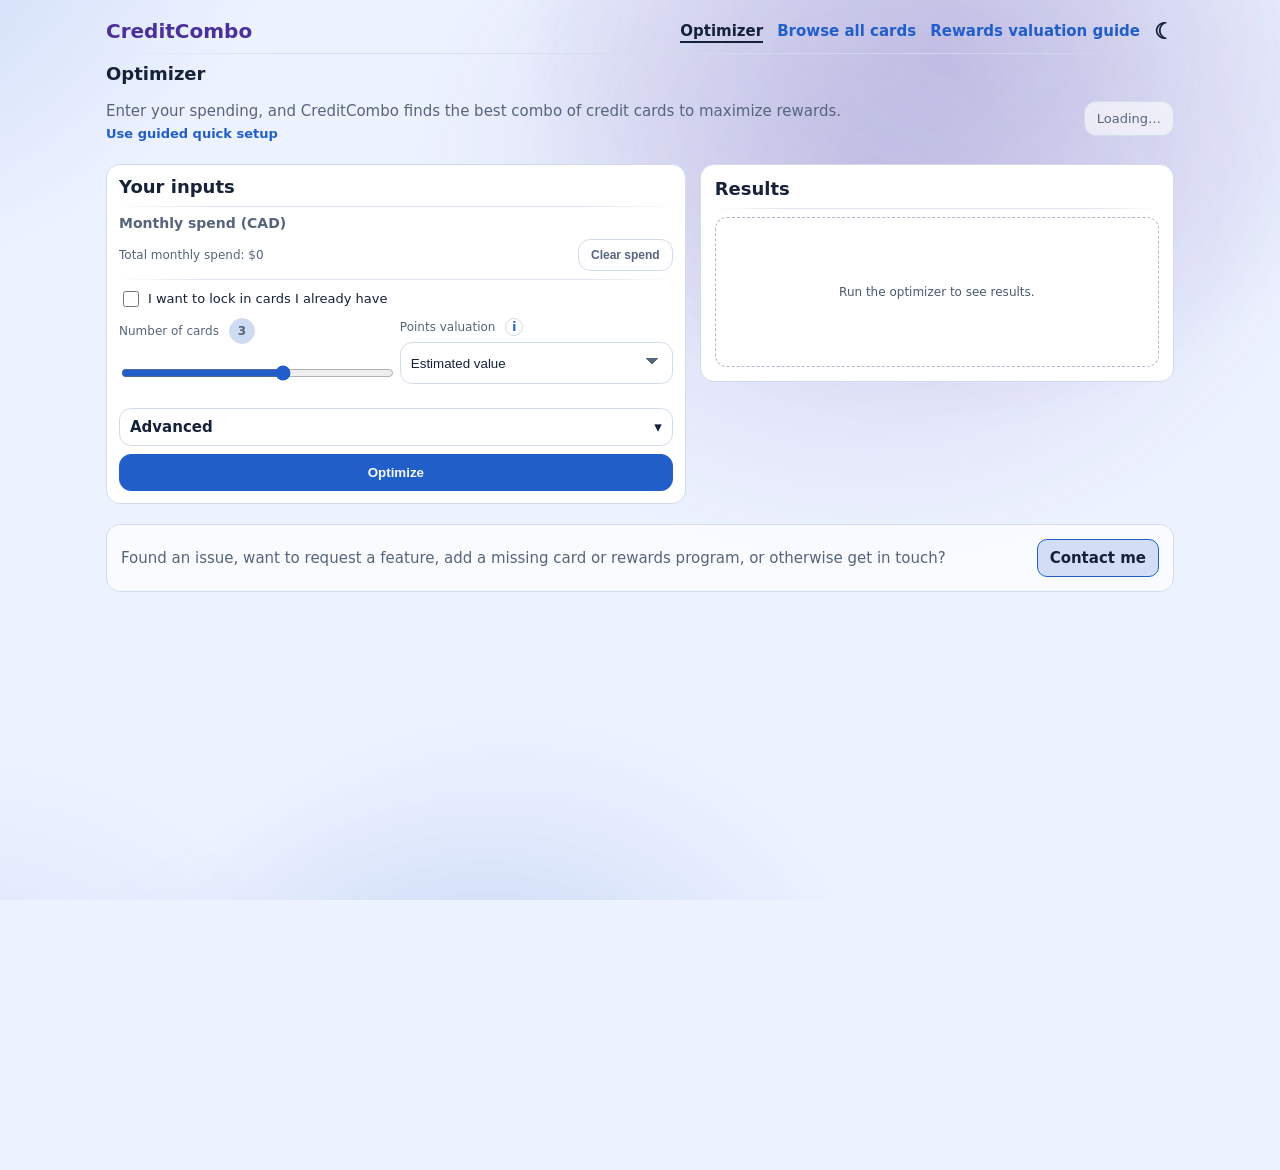
==== index.html @ 1e8693e3 "Hide About page from primary navigation" ====
<!doctype html>
<html lang="en">
<head>
  <meta charset="utf-8" />
  <meta name="viewport" content="width=device-width,initial-scale=1,maximum-scale=1,user-scalable=no" />
  <title>Optimizer · CreditCombo</title>
  <link rel="icon" href="/favicon.ico" sizes="any" />
  <link rel="shortcut icon" href="/favicon.ico" />
  <link rel="apple-touch-icon" href="/apple-touch-icon.png" />
  <link rel="apple-touch-icon-precomposed" href="/apple-touch-icon.png" />
  <link rel="icon" type="image/png" sizes="32x32" href="/icons/favicon-32x32.png?v=6" />
  <link rel="icon" href="/icons/favicon.ico?v=6" />
  <link rel="shortcut icon" href="/icons/favicon.ico?v=6" />
  <link rel="icon" type="image/svg+xml" href="/icons/favicon.svg?v=6" />
  <link rel="apple-touch-icon" sizes="180x180" href="/icons/apple-touch-icon.png?v=6" />
  <link rel="mask-icon" href="/icons/safari-pinned-tab.svg?v=6" color="#1e3a8a" />
  <link rel="manifest" href="/icons/site.webmanifest?v=6" />
  <meta name="theme-color" content="#1e3a8a" />
  <link rel="stylesheet" href="./styles/tokens.css" />
  <link rel="stylesheet" href="./styles/base.css" />
  <link rel="stylesheet" href="./styles/optimizer.css" />
  <script type="module" src="./src/theme.js"></script>
  <!-- Google tag (gtag.js) -->
  <script async src="https://www.googletagmanager.com/gtag/js?id=G-F85DCJP3CW"></script>
  <script>
    window.dataLayer = window.dataLayer || [];
    function gtag(){dataLayer.push(arguments);}
    gtag('js', new Date());

    gtag('config', 'G-F85DCJP3CW');
  </script>
</head>
<body>
  <header class="container siteHeader">
    <nav class="topNav" aria-label="Primary">
      <span class="siteBrand">CreditCombo</span>
      <div class="topNavLinks">
        <a class="textLink" href="./index.html" aria-current="page">Optimizer</a>
                <a class="textLink" href="./cards.html">Browse all cards</a>
        <a class="textLink" href="./valuations.html">Rewards valuation guide</a>
      </div>
      <button type="button" class="themeToggle" data-theme-toggle aria-label="Switch theme" title="Switch theme">☀︎</button>
    </nav>
    <div class="divider" aria-hidden="true"></div>
    <h1 class="pageTitle">Optimizer</h1>
    <div class="header">
      <div>
        <p class="subtle">
          Enter your spending, and CreditCombo finds the best combo of credit cards to maximize rewards.
          <span class="subtle2"><a class="textLink" href="/quick-setup">Use guided quick setup</a></span>
        </p>
      </div>
      <div class="headerActions">
        <div id="status" class="status">Loading…</div>
      </div>
    </div>
  </header>

  <main class="container">
    <section id="app" class="layout hidden">
      <!-- Left: Inputs -->
      <aside class="panel inputPanel">
        <div class="panelHeader">
          <h2>Your inputs</h2>
        </div>

        <div class="divider"></div>

        <h3 class="sectionTitle">Monthly spend (CAD)</h3>
        <div id="spendTable"></div>
        <div class="spendActions">
          <p id="spendTotal" class="spendTotal subtle" aria-live="polite">Total monthly spend: $0</p>
          <button id="clearSpendBtn" type="button">Clear spend</button>
        </div>

        <div class="divider"></div>
        <div class="row">
          <div class="full">
            <label class="checkboxLabel" for="enableLockedCards">
              <input id="enableLockedCards" type="checkbox" />
              I want to lock in cards I already have
            </label>
          </div>
        </div>

        <div class="row">
          <div id="lockedCardsPanel" class="full hidden">
            <label for="lockedCardSearch">Search and add cards you already have</label>
            <input id="lockedCardSearch" type="search" placeholder="Type card or issuer name" autocomplete="off" />
            <div id="lockedCardOptions" class="listBox hidden" role="listbox" aria-label="Matching cards"></div>
            <div id="lockedCardPicks" class="chipList muted">No locked cards selected.</div>
          </div>
        </div>

        <div id="lockedCardsDivider" class="divider hidden"></div>

        <div class="row">
          <div>
            <label for="k"><span id="kLabel">Number of cards</span> <span id="kValue" class="value-pill">3</span></label>
            <input id="k" type="range" min="0" max="5" value="3" step="1" />
          </div>
          <div>
            <label for="valuationMode">Points valuation <a class="infoBadge" href="./valuations.html" aria-label="Learn how rewards valuations work" title="How valuation modes work">i</a></label>
            <select id="valuationMode">
              <option value="estimated" selected>Estimated value</option>
              <option value="minimum_guaranteed">Minimum guaranteed value</option>
            </select>
          </div>
          <div class="full">
            <details id="advancedPrefs" class="advancedPrefs">
              <summary>Advanced</summary>
              <div class="advancedPrefsBody">
                <label for="maxAnnualFee">Maximum annual fee (CAD)</label>
                <input id="maxAnnualFee" type="number" min="0" step="1" placeholder="No maximum" />
                <label class="checkboxLabel" for="includeBusinessCards">
                  <input id="includeBusinessCards" type="checkbox" />
                  Include business credit cards
                </label>
                <label class="checkboxLabel" for="excludeCashbackPrograms">
                  <input id="excludeCashbackPrograms" type="checkbox" />
                  Exclude cashback programs
                </label>
                <div class="divider"></div>
                <div class="advancedProgramPrefs">
                  <h4>Rewards programs</h4>
                  <label for="excludedProgramSearch" class="subtle">Exclude rewards programs</label>
                  <input id="excludedProgramSearch" type="search" placeholder="Type program name" autocomplete="off" />
                  <div id="excludedProgramOptions" class="listBox hidden" role="listbox" aria-label="Matching rewards programs"></div>
                  <div id="excludedProgramPicks" class="chipList muted">No excluded rewards programs.</div>
                </div>
                <div>
                  <button id="resetAdvancedPrefsBtn" type="button" class="btn-inline">Reset</button>
                </div>
              </div>
            </details>
          </div>
          <button id="runBtn" class="primary">Optimize</button>
        </div>

        <details id="issuesWrap" class="issues hidden">
          <summary>Data issues (excluded cards)</summary>
          <div id="issues" class="issuesBody"></div>
        </details>
      </aside>

      <!-- Right: Results -->
      <section class="panel resultPanel">
        <div class="panelHeader panelHeader-result">
          <h2>Results</h2>
        </div>
        <div class="divider"></div>
        <div id="result" class="resultEmpty">
          Run the optimizer to see results.
        </div>
      </section>
    </section>

    <section id="fatal" class="panel hidden"></section>
  </main>


  <footer class="container siteFooter">
    <div class="footerContent">
      <p class="subtle footerText">
        Found an issue, want to request a feature, add a missing card or rewards program, or otherwise get in touch?
      </p>
      <a class="contactBtn" href="mailto:boris@kafidov.dev">Contact me</a>
    </div>
  </footer>

  <script type="module" src="./src/app.js"></script>
  <script>
    // Small UX improvement: if JS throws before app initializes, show fatal panel
    window.addEventListener("error", (e) => {
      const fatal = document.getElementById("fatal");
      if (!fatal) return;
      fatal.classList.remove("hidden");
      fatal.textContent = "Error: " + (e?.message || "Unknown");
    });
  </script>
</body>
</html>
---- styles/tokens.css ----
:root {
  --color-bg: #0b0f14;
  --color-panel: #101826;
  --color-text: #e8eef7;
  --color-muted: #a9b4c2;
  --color-border: #243041;
  --color-accent: #6aa9ff;
  --color-accent-contrast: #06101f;
  --color-brand-highlight: #c792ff;

  --space-0: 0;
  --space-1: 4px;
  --space-2: 6px;
  --space-3: 8px;
  --space-4: 10px;
  --space-5: 12px;
  --space-6: 14px;
  --space-7: 16px;
  --space-8: 18px;
  --space-9: 20px;
  --space-10: 28px;

  --radius-sm: 6px;
  --radius-md: 10px;
  --radius-lg: 12px;
  --radius-xl: 14px;
  --radius-pill: 999px;
  --card-aspect-ratio: 85 / 53.98;
  --card-aspect-ratio-portrait: 53.98 / 85;
  --radius-card: 4px;

  --font-size-xs: 10px;
  --font-size-sm: 12px;
  --font-size-base: 13px;
  --font-size-md: 14px;
  --font-size-lg: 15px;
  --font-size-xl: 17px;
  --font-size-2xl: 18px;
  --font-size-3xl: 26px;

  --line-height-tight: 1.15;
  --line-height-compact: 1.2;
  --line-height-base: 1.35;

  --container-max-width: 1100px;
}


:root[data-theme="light"] {
  --color-bg: #f4f7fb;
  --color-panel: #ffffff;
  --color-text: #152238;
  --color-muted: #56657c;
  --color-border: #d3dcea;
  --color-accent: #225ec8;
  --color-accent-contrast: #f5f9ff;
  --color-brand-highlight: #4b2f9b;
}
---- styles/base.css ----
:root{--divider-ink:color-mix(in srgb,var(--color-border) 78%,transparent);--divider-gradient-horizontal:linear-gradient(90deg,transparent 0%,var(--divider-ink) 16%,var(--divider-ink) 84%,transparent 100%);--divider-gradient-vertical:linear-gradient(180deg,transparent 0%,var(--divider-ink) 16%,var(--divider-ink) 84%,transparent 100%);--site-shell-bg-color:color-mix(in srgb,var(--color-bg) 76%,#000 24%);--site-shell-glow-a:color-mix(in srgb,var(--color-accent) 26%,transparent);--site-shell-glow-b:color-mix(in srgb,var(--color-brand-highlight) 24%,transparent);--site-shell-glow-c:color-mix(in srgb,var(--color-accent) 18%,transparent)}
*{box-sizing:border-box}
html,body{min-height:100%;background-color:var(--site-shell-bg-color)}
html{overflow-x:hidden;overflow-y:auto}
body{position:relative;min-height:100vh;margin:0;background:transparent;color:var(--color-text);font:var(--font-size-lg)/var(--line-height-base)system-ui,-apple-system,Segoe UI,Roboto,Arial,sans-serif;overflow-x:hidden;overflow-y:clip;isolation:isolate}
body::before,body::after{content:"";position:absolute;inset:-30vh -20vw;pointer-events:none;z-index:-1;filter:blur(12px);will-change:transform,opacity;transform:translate3d(0,0,0);contain:paint}
body::before{background:radial-gradient(56vmax 46vmax at 14vw 16vh,var(--site-shell-glow-a) 0%,transparent 72%),radial-gradient(46vmax 40vmax at 86vw 14vh,var(--site-shell-glow-b) 0%,transparent 74%),radial-gradient(38vmax 34vmax at 66vw 78vh,var(--site-shell-glow-c) 0%,transparent 76%),radial-gradient(44vmax 36vmax at 50vw 48vh,color-mix(in srgb,var(--color-accent) 14%,transparent) 0%,transparent 78%);background-size:140% 180vh;background-repeat:no-repeat;background-position:-12vw 0,8vw 22vh,-6vw 68vh,0 110vh;opacity:.64;animation:bgFloatA 34s cubic-bezier(.38,0,.2,1) infinite alternate}
body::after{background:radial-gradient(50vmax 42vmax at 78vw 24vh,var(--site-shell-glow-b) 0%,transparent 72%),radial-gradient(42vmax 36vmax at 24vw 72vh,var(--site-shell-glow-c) 0%,transparent 74%),radial-gradient(32vmax 32vmax at 52vw 52vh,color-mix(in srgb,var(--color-brand-highlight) 14%,transparent) 0%,transparent 76%),radial-gradient(38vmax 32vmax at 18vw 38vh,color-mix(in srgb,var(--color-accent) 12%,transparent) 0%,transparent 78%);background-size:132% 210vh;background-repeat:no-repeat;background-position:10vw 26vh,-8vw 80vh,4vw 132vh,-12vw 176vh;opacity:.52;animation:bgFloatB 40s cubic-bezier(.38,0,.2,1) infinite alternate}


:root[data-theme="light"]{--site-shell-bg-color:#edf2ff;--site-shell-glow-a:color-mix(in srgb,var(--color-accent) 34%,transparent);--site-shell-glow-b:color-mix(in srgb,var(--color-brand-highlight) 30%,transparent);--site-shell-glow-c:color-mix(in srgb,var(--color-accent) 24%,transparent)}
@keyframes bgFloatA{0%{opacity:.58;transform:translate3d(0,0,0) scale(1)}25%{opacity:.68;transform:translate3d(5vw,3vh,0) scale(1.02)}50%{opacity:.76;transform:translate3d(-4vw,7vh,0) scale(1.03)}75%{opacity:.7;transform:translate3d(3vw,11vh,0) scale(1.024)}100%{opacity:.62;transform:translate3d(-2vw,5vh,0) scale(1.012)}}
@keyframes bgFloatB{0%{opacity:.42;transform:translate3d(0,0,0) scale(1)}22%{opacity:.52;transform:translate3d(-5vw,4vh,0) scale(1.018)}48%{opacity:.62;transform:translate3d(4vw,9vh,0) scale(1.028)}74%{opacity:.56;transform:translate3d(-3vw,13vh,0) scale(1.02)}100%{opacity:.47;transform:translate3d(2vw,6vh,0) scale(1.01)}}

h1{margin:0 0 var(--space-2);font-size:var(--font-size-3xl)}
.pageTitle{font-size:var(--font-size-2xl);line-height:var(--line-height-tight)}
h2{margin:0;font-size:var(--font-size-2xl)}
h3{margin:var(--space-6) 0 var(--space-4);font-size:var(--font-size-md);color:var(--color-muted)}

.container{max-width:var(--container-max-width);margin:0 auto;padding:var(--space-9) var(--space-7)}
.pageStack{display:grid;gap:var(--space-6)}
.hidden{display:none}
.srOnly{position:absolute;width:1px;height:1px;padding:0;margin:-1px;overflow:hidden;clip:rect(0,0,0,0);white-space:nowrap;border:0}

.muted,.subtle{color:var(--color-muted)}
.subtle2{display:block;margin-top:var(--space-1);font-size:var(--font-size-base)}
.mono{font-family:ui-monospace,SFMono-Regular,Menlo,Monaco,Consolas,monospace;font-size:var(--font-size-base)}

.siteHeader{display:grid;gap:var(--space-4);padding-bottom:var(--space-4)}
main.container{padding-top:var(--space-5)}
.header .subtle{margin:0}
.topNav{display:flex;justify-content:flex-end;flex-wrap:wrap;align-items:center;gap:var(--space-6)}
.siteHeader > .divider{--divider-margin-block:0}
.topNavLinks{display:flex;flex-wrap:wrap;align-items:center;gap:var(--space-6);margin-left:auto}
.themeToggle{width:auto;padding:0;border:0;border-radius:0;background:transparent;color:var(--color-text);font-size:22px;font-weight:700;font-family:"Segoe UI Symbol","Noto Sans Symbols 2","Noto Sans Symbols","Apple Symbols",sans-serif;line-height:1;box-shadow:none}.themeToggle:hover,.themeToggle:active{background:transparent;border-color:transparent;box-shadow:none;transform:none}
.siteBrand{color:var(--color-brand-highlight);font-size:calc(var(--font-size-2xl) + 2px);line-height:var(--line-height-tight);font-weight:700}
.header{display:flex;justify-content:space-between;align-items:flex-start;gap:var(--space-5)}
.headerActions{display:flex;align-items:center;gap:var(--space-5)}
.authControls{display:inline-flex;align-items:center;justify-content:flex-end;min-height:var(--space-10)}
.authBtn,.authLink{border:1px solid var(--color-border);background:transparent;color:var(--color-muted);font:inherit;font-size:var(--font-size-sm);line-height:1.2;padding:var(--space-2) var(--space-3);border-radius:var(--radius-md);cursor:pointer}
.authBtn:hover,.authLink:hover{color:var(--color-text);border-color:var(--color-accent)}
.authBtn:disabled,.authLink:disabled{opacity:.6;cursor:not-allowed}
.authSignedIn{display:inline-flex;align-items:center;gap:var(--space-2);max-width:240px}
.authAvatar{display:inline-flex;align-items:center;justify-content:center;width:24px;height:24px;border:1px solid var(--color-border);border-radius:999px;font-size:10px;color:var(--color-muted)}
.authIdentity{font-size:var(--font-size-sm);color:var(--color-muted);max-width:140px;overflow:hidden;text-overflow:ellipsis;white-space:nowrap}

@keyframes panelEnter{from{opacity:0;transform:translateY(6px)}to{opacity:1;transform:translateY(0)}}
.panel{border:1px solid var(--color-border);border-radius:var(--radius-xl);padding:var(--space-6);background:var(--color-panel);animation:panelEnter .22s ease-out both;-webkit-text-size-adjust:100%;text-size-adjust:100%}
.panelHeader,.split{display:flex;justify-content:space-between;align-items:flex-end;gap:var(--space-4)}
.inline{display:flex;align-items:flex-start;gap:var(--space-5);min-width:0}
.stack-end{display:flex;flex-direction:column;align-items:flex-end;gap:var(--space-1)}
.splitBody{display:grid;grid-template-columns:1.1fr .9fr;gap:var(--space-7);margin-top:var(--space-5)}
.divider{--divider-size:1px;--divider-margin-block:var(--space-6);--divider-margin-inline:0;--divider-gradient:var(--divider-gradient-horizontal);height:var(--divider-size);margin:var(--divider-margin-block) var(--divider-margin-inline);background:var(--divider-gradient)}
.row{display:flex;flex-wrap:wrap;gap:var(--space-4);align-items:stretch}

.status{display:inline-flex;flex-wrap:wrap;gap:var(--space-1) var(--space-3);padding:var(--space-3) var(--space-5);border:1px solid var(--color-border);border-radius:var(--radius-lg);background:color-mix(in srgb,var(--color-panel) 60%,transparent);color:var(--color-muted);font-size:var(--font-size-base)}

label{display:block;margin:0 0 var(--space-2);font-size:var(--font-size-sm);color:var(--color-muted)}
input[type="number"],input[type="search"],select{width:100%;border:1px solid var(--color-border);border-radius:var(--radius-lg);background:transparent;color:var(--color-text);outline:none}
input[type="number"],input[type="search"]{padding:var(--space-4)}
input[type="number"]{-moz-appearance:textfield;appearance:textfield}
input[type="number"]::-webkit-outer-spin-button,
input[type="number"]::-webkit-inner-spin-button{-webkit-appearance:none;margin:0}
select{appearance:none;padding:var(--space-4) 36px var(--space-4) var(--space-4);background:linear-gradient(45deg,transparent 50%,var(--color-muted) 50%) calc(100% - 20px) calc(50% - 2px)/6px 6px no-repeat,linear-gradient(135deg,var(--color-muted) 50%,transparent 50%) calc(100% - 14px) calc(50% - 2px)/6px 6px no-repeat,transparent}
select[multiple]{min-width:320px;max-width:100%;padding:var(--space-3);appearance:auto;background:transparent}
input[type="number"]:focus,input[type="search"]:focus,select:focus{border-color:var(--color-accent)}
input[type="range"]{width:100%;accent-color:var(--color-accent)}

:where(a[href],button,input,[tabindex]:not([tabindex="-1"]),.chipRemove):focus-visible{outline:2px solid var(--color-accent);outline-offset:2px}

button{width:100%;padding:var(--space-4) var(--space-6);border:1px solid var(--color-accent);border-radius:var(--radius-lg);background:transparent;color:var(--color-text);font-weight:700;cursor:pointer;transform:translateY(0);box-shadow:none;transition:transform .16s ease,background-color .16s ease,box-shadow .16s ease,border-color .16s ease,color .16s ease}
.contactBtn{display:inline-flex;align-items:center;justify-content:center;padding:var(--space-3) var(--space-5);border:1px solid var(--color-accent);border-radius:var(--radius-md);color:var(--color-text);font-weight:700;text-decoration:none;background:color-mix(in srgb,var(--color-accent) 18%,transparent)}
:where(button,.contactBtn){transition:transform .16s ease,background-color .16s ease,box-shadow .16s ease,border-color .16s ease,color .16s ease}
:where(button:not(:disabled),.contactBtn):hover{background:color-mix(in srgb,var(--color-accent) 14%,transparent);border-color:color-mix(in srgb,var(--color-accent) 70%,var(--color-text) 30%);transform:translateY(-1px)}
:where(button:not(:disabled),.contactBtn):active{transform:translateY(.5px);box-shadow:none}
button:focus-visible,.btn-inline:focus-visible,.contactBtn:focus-visible{outline:2px solid var(--color-accent);outline-offset:2px;box-shadow:none}
button.primary{background:var(--color-accent);border-color:var(--color-accent);color:var(--color-accent-contrast)}
button.primary:hover:not(:disabled){background:color-mix(in srgb,var(--color-accent) 85%,black 15%);border-color:color-mix(in srgb,var(--color-accent) 85%,black 15%);transform:translateY(-1px);box-shadow:none}
button.primary:active:not(:disabled){transform:translateY(.5px);box-shadow:none}
button:disabled{opacity:.45;cursor:not-allowed;transform:none;box-shadow:none;transition:none}
.btn-inline{width:auto;padding:var(--space-3) var(--space-5);font-size:var(--font-size-sm);transform:translateY(0);box-shadow:none;transition:transform .16s ease,background-color .16s ease,box-shadow .16s ease,border-color .16s ease,color .16s ease}
.btn-inline:disabled{transform:none;box-shadow:none;transition:none}

table{width:100%;border-collapse:collapse;border:1px solid var(--color-border);border-radius:var(--radius-xl);overflow:hidden}
thead th{padding:var(--space-4);font-size:var(--font-size-sm);text-align:left;color:var(--color-muted);border-bottom:1px solid var(--color-border)}
tbody td{padding:var(--space-4);border-bottom:1px solid var(--color-border);vertical-align:top}
tbody tr:last-child td{border-bottom:none}

.listClean{list-style:none;margin:0;padding:0}
.itemRow{display:flex;align-items:center;gap:var(--space-4)}
.officialLink{font-size:var(--font-size-xs);font-weight:500;white-space:nowrap}
.listBox{margin-top:var(--space-3);max-height:220px;overflow:auto;border:1px solid var(--color-border);border-radius:var(--radius-md);background:color-mix(in srgb,var(--color-panel) 80%,transparent)}
.listOption{display:flex;align-items:center;gap:var(--space-3);width:100%;padding:var(--space-3) var(--space-4);border:none;border-bottom:1px solid var(--color-border);background:transparent;color:var(--color-text);text-align:left}
.listOption:last-child{border-bottom:none}
.listOption:hover{background:color-mix(in srgb,var(--color-accent) 14%,transparent)}

.chipList{margin-top:var(--space-4);display:flex;flex-wrap:wrap;gap:var(--space-3)}
.chip{display:inline-flex;align-items:center;gap:var(--space-2);padding:var(--space-3) var(--space-4);border:1px solid var(--color-border);border-radius:var(--radius-md);background:color-mix(in srgb,var(--color-accent) 12%,transparent);font-size:var(--font-size-sm);line-height:1.25;color:var(--color-text)}
#lockedCardPicks .chip{border:none;border-radius:var(--radius-sm);background:color-mix(in srgb,var(--color-accent) 10%,transparent)}
.chipRemove{display:inline-flex;align-items:center;justify-content:center;flex:0 0 auto;width:auto;min-width:var(--space-9);min-height:var(--space-9);border:none;background:transparent;color:var(--color-muted);padding:0;line-height:1;font-size:var(--font-size-lg);font-weight:700;cursor:pointer}
.chipRemove:hover{color:var(--color-text)}

.thumbWrap{width:44px;height:44px;display:inline-flex;align-items:center;justify-content:center;flex:0 0 44px}
.thumb{display:block;aspect-ratio:var(--card-aspect-ratio);box-sizing:border-box;border:none;border-radius:0}
.thumb.is-portrait{aspect-ratio:var(--card-aspect-ratio-portrait)}
.thumb-xs{height:var(--space-9);width:auto}
.thumb-xs.is-portrait{width:var(--space-9);height:auto}
.thumb-sm{height:45px;width:auto}
.thumb-sm.is-portrait{width:45px;height:auto}
.thumb-md{max-width:44px;max-height:44px;width:auto;height:auto}
.thumb-lg{width:100%;height:100%;padding:0;border:none;border-radius:0}
.thumb-contain{object-fit:contain}
.thumb-cover{object-fit:cover;overflow:visible;flex:0 0 auto}

.textLink{position:relative;display:inline-block;color:var(--color-accent);font-weight:600;text-decoration:none}
.textLink::after{content:"";position:absolute;left:0;bottom:-.12em;width:100%;height:1px;background:currentColor;transform:scaleX(0);transform-origin:left center;transition:transform .2s ease}
.textLink:hover,.textLink:focus-visible{text-decoration:none}
.textLink:hover::after,.textLink:focus-visible::after{transform:scaleX(1)}
.textLink[aria-current="page"]{color:var(--color-text)}
.textLink[aria-current="page"]::after{transform:scaleX(1);height:2px}

.siteFooter{padding-top:0;padding-bottom:var(--space-10)}
.footerContent{display:flex;flex-wrap:wrap;justify-content:space-between;align-items:center;gap:var(--space-5);border:1px solid var(--color-border);border-radius:var(--radius-xl);padding:var(--space-6);background:color-mix(in srgb,var(--color-panel) 65%,transparent)}
.footerText{margin:0;flex:1 1 auto;min-width:0}
.infoBadge{display:inline-flex;align-items:center;justify-content:center;width:var(--space-8);height:var(--space-8);margin-left:var(--space-2);border:1px solid var(--color-border);border-radius:var(--radius-pill);color:var(--color-accent);font-size:var(--font-size-sm);font-weight:700;text-decoration:none}
.infoBadge:hover{border-color:var(--color-accent)}
.contactBtn{position:relative;display:inline-flex;align-items:center;justify-content:center;padding:var(--space-3) var(--space-5);border:1px solid var(--color-accent);border-radius:var(--radius-md);color:var(--color-text);font-weight:700;text-decoration:none;background:color-mix(in srgb,var(--color-accent) 18%,transparent);transform:translateY(0);box-shadow:none;transition:transform .22s cubic-bezier(.2,.7,.3,1),background-color .22s cubic-bezier(.2,.7,.3,1),box-shadow .3s cubic-bezier(.2,.7,.3,1),border-color .22s cubic-bezier(.2,.7,.3,1),color .22s cubic-bezier(.2,.7,.3,1)}
.contactBtn:hover,.contactBtn:focus-visible{background:color-mix(in srgb,var(--color-accent) 24%,transparent);transform:translateY(-1px);box-shadow:0 0 0 1px color-mix(in srgb,var(--color-accent) 42%,transparent),0 0 14px color-mix(in srgb,var(--color-accent) 28%,transparent),0 0 24px color-mix(in srgb,var(--color-accent) 18%,transparent);animation:contactBtnGlowPulse 1.9s ease-in-out infinite alternate}
.contactBtn:active{transform:translateY(.5px);box-shadow:none;animation:none}
.contactBtn:focus-visible{outline:2px solid var(--color-accent);outline-offset:2px}
.contactBtn[aria-disabled="true"],.contactBtn.is-disabled{pointer-events:none;opacity:.45;transform:none;box-shadow:none;transition:none}

@keyframes contactBtnGlowPulse{from{box-shadow:0 0 0 1px color-mix(in srgb,var(--color-accent) 40%,transparent),0 0 12px color-mix(in srgb,var(--color-accent) 24%,transparent),0 0 20px color-mix(in srgb,var(--color-accent) 14%,transparent)}to{box-shadow:0 0 0 1px color-mix(in srgb,var(--color-accent) 48%,transparent),0 0 18px color-mix(in srgb,var(--color-accent) 34%,transparent),0 0 30px color-mix(in srgb,var(--color-accent) 24%,transparent)}}

@media (prefers-reduced-motion:reduce){body::before,body::after{animation:none}.panel{animation:none;transform:none}.contactBtn{transition:none}.contactBtn:hover,.contactBtn:focus-visible{animation:none}}
@media (min-width:901px){.status .muted{white-space:nowrap}}
@media (max-width:900px){.topNav{justify-content:flex-start}.header{flex-direction:column;align-items:flex-start}.headerActions{width:100%;justify-content:space-between}.footerContent{align-items:flex-start}.splitBody{grid-template-columns:1fr}}
@media (max-width:700px){.topNav{display:grid;grid-template-columns:minmax(0,1fr) auto;grid-template-areas:"brand toggle" "links links";align-items:center;column-gap:var(--space-3);row-gap:var(--space-2);width:100%}.siteBrand{grid-area:brand}.themeToggle{grid-area:toggle;justify-self:end}.topNavLinks{grid-area:links;display:flex;flex-wrap:wrap;gap:var(--space-3);margin-left:0}}
---- styles/optimizer.css ----
.layout{display:grid;grid-template-columns:1.1fr .9fr;gap:var(--space-6);align-items:start}
.inputPanel{padding:var(--space-5)}
.inputPanel,.resultPanel{--r:var(--space-3)}

.panelHeader-result{align-items:center}
.inputPanel .sectionTitle,.inputPanel .panelHeader h2,.resultPanel .panelHeader h2{margin-block:0;line-height:var(--line-height-tight)}
.inputPanel .sectionTitle{margin-bottom:var(--r)}
.inputPanel .divider,.resultPanel .divider{margin-block:var(--r)}
.inputPanel .row{margin:0;gap:var(--r)}
.inputPanel .row + .row{margin-top:var(--r)}

.row > *{flex:1 1 240px;min-width:0}
.row > .full,.row > button{flex:1 1 100%}
.full{flex-basis:100%;width:100%}
.row > * input[type="range"],.row > * select{min-height:42px}
#lockedCardsPanel{margin-top:0}

.checkboxLabel{display:flex;align-items:center;gap:var(--space-2);margin:0;color:var(--color-text);font-size:var(--font-size-base);cursor:pointer}
.checkboxLabel input[type="checkbox"]{width:var(--space-7);height:var(--space-7);accent-color:var(--color-accent);transition:transform .12s ease,box-shadow .18s ease}
.checkboxLabel input[type="checkbox"]:is(:hover,:focus-visible){transform:scale(1.06);box-shadow:0 0 0 3px color-mix(in srgb,var(--color-accent) 24%,transparent)}
.checkboxLabel input[type="checkbox"]:checked{box-shadow:0 0 0 1px color-mix(in srgb,var(--color-accent) 68%,var(--color-border) 32%)}
.value-pill{display:inline-flex;align-items:center;justify-content:center;min-width:1.9em;margin-left:var(--space-2);padding:var(--space-1) var(--space-3);border:1px solid var(--color-border);border-radius:var(--radius-pill);background:color-mix(in srgb,var(--color-accent) 22%,transparent);font-size:var(--font-size-sm);font-weight:700}

.loadingState{display:inline-flex;align-items:center;gap:var(--space-4);color:var(--color-muted)}
.loadingSpinner{width:var(--space-6);height:var(--space-6);border:2px solid color-mix(in srgb,var(--color-accent) 20%,transparent);border-top-color:var(--color-accent);border-radius:50%;animation:spin .75s linear infinite}
.resultPanel #result.is-loading{min-height:120px;display:flex;align-items:center;justify-content:center}
.resultPanel #result.resultEmpty{display:flex;align-items:center;justify-content:center;min-height:150px;padding:var(--space-5);border:1px dashed color-mix(in srgb,var(--color-border) 72%,var(--color-muted) 28%);border-radius:var(--radius-lg);background:color-mix(in srgb,var(--color-panel) 72%,transparent);text-align:center;color:color-mix(in srgb,var(--color-muted) 82%,var(--color-text) 18%);font-size:var(--font-size-sm);line-height:var(--line-height-relaxed)}
.resultPanel #result.resultEmpty :is(.badge,h2,table,.divider,.tileGrid,.earnRateCallout){display:none}
@keyframes spin{to{transform:rotate(360deg)}}
@keyframes resultEnter{from{opacity:0;transform:translateY(4px)}to{opacity:1;transform:translateY(0)}}

.resultPanel #result .resultContent--enter{animation:resultEnter .18s ease-out both}

#clearSpendBtn{border-color:var(--color-border);color:var(--color-muted)}
#clearSpendBtn:hover{color:var(--color-text);border-color:color-mix(in srgb,var(--color-border) 75%,var(--color-text) 25%)}
.spendActions{display:flex;align-items:center;justify-content:space-between;gap:var(--space-3);margin-top:var(--space-3)}
.spendActions button{width:auto;padding:var(--space-3) var(--space-5);font-size:var(--font-size-sm)}
.spendTotal{margin:0;font-size:var(--font-size-sm)}

.spendGrid{display:grid;grid-template-columns:repeat(2,minmax(0,1fr));gap:var(--space-3)}
.spendRow{display:grid;grid-template-columns:minmax(0,1fr) 92px;align-items:center;gap:var(--space-3);margin:0;padding:var(--space-3);border:1px solid var(--color-border);border-radius:var(--radius-md);background:color-mix(in srgb,var(--color-panel) 75%,transparent)}
.spendRowTop{display:contents}
.spendMeta{min-width:0;overflow:hidden;color:var(--color-muted)}
.spendCat{display:block;font-size:var(--font-size-sm);line-height:var(--line-height-compact);color:inherit;}
.spendMetaControls{display:flex;align-items:center;gap:var(--space-3);margin-top:var(--space-1);line-height:var(--line-height-compact);flex-wrap:nowrap;white-space:nowrap}
.spendControl summary{list-style:none;cursor:pointer;color:var(--color-muted);font-size:var(--font-size-xs);line-height:var(--line-height-compact);display:inline-flex;align-items:center;gap:var(--space-1);white-space:nowrap}
.spendControl summary::-webkit-details-marker{display:none}
.spendControlLabel{text-decoration:underline}
.spendControlCaret{display:inline-block;font-size:var(--font-size-2xl);line-height:1;transition:transform .2s ease}
.spendControl[open] .spendControlCaret{transform:rotate(180deg)}
.spendRow input[type="number"].spend-input,.subcategoryItem input[type="number"].spend-input{width:100%;min-width:0;max-width:none;padding:var(--space-2) var(--space-3);height:42px}
.spendRow input[type="number"].spend-input:invalid,.subcategoryItem input[type="number"].spend-input:invalid{box-shadow:none}
.spendRow input[type="number"].spend-input::placeholder{color:color-mix(in srgb,var(--color-muted) 72%,var(--color-bg) 28%);opacity:1}
.spendControlPanel{display:none;grid-column:1/-1;padding:0;margin-top:var(--space-1);font-size:var(--font-size-xs);line-height:1.25}
.spendRow.is-more-details-open{grid-column:1/-1}
.spendRow.is-more-details-open .spendMoreDetailsPanel{display:block}
.spendDetailsPanel{margin-bottom:var(--space-2)}
.spendMoreDetailsPanel .spendDetailsPanel:last-child{margin-bottom:0}
.subcategoryPanel{display:grid;gap:var(--space-2);grid-template-columns:repeat(2,minmax(0,1fr));padding:0}
.subcategoryItem{display:grid;grid-template-columns:minmax(0,1fr) 92px;grid-template-areas:"label input" "hint input";align-items:start;column-gap:var(--space-2);row-gap:var(--space-1);padding:var(--space-2);border:1px solid var(--color-border);border-radius:var(--radius-md);background:color-mix(in srgb,var(--color-panel) 75%,transparent);box-sizing:border-box}
.subcategoryItem>label{grid-area:label;margin:0}
.subcategoryItem .spendCat{color:var(--color-muted)}
.subcategoryItem .spend-input{grid-area:input;align-self:start}
.subcategoryHint{grid-area:hint;margin:0}

.divider-tight{margin-block:var(--space-5) var(--space-3)}
.earnRateCallout{margin:var(--space-4) 0 0;font-size:clamp(var(--font-size-lg),1.5vw,var(--font-size-2xl));font-weight:700;line-height:1.2;color:var(--color-brand-highlight)}
.chexyWorthIt{margin:var(--space-2) 0 0;font-size:var(--font-size-sm)}
.resultPanel #result table :is(th,td){padding:var(--space-3)}
.resultPanel #result table th{font-weight:600;color:var(--color-muted);width:62%}
.useHeading{margin-bottom:var(--space-3)}
.tileGrid{display:grid;grid-template-columns:repeat(4,minmax(0,1fr));gap:var(--space-3)}
.tile{display:flex;flex-direction:column;align-items:center;gap:var(--space-2);padding:var(--space-3);border:1px solid var(--color-border);border-radius:var(--radius-md);background:color-mix(in srgb,var(--color-panel) 75%,transparent);text-align:center}
.tileTitle{font-size:var(--font-size-sm);line-height:var(--line-height-compact)}
.tileMedia{--tile-thumb-landscape-width:clamp(58px,11vw,88px);width:100%;display:flex;justify-content:center}
.tileMedia-single .tileThumb{width:var(--tile-thumb-landscape-width);aspect-ratio:var(--card-aspect-ratio)}
.tileMedia-single .tileThumb.tileThumb-portrait{width:calc(var(--tile-thumb-landscape-width) / (var(--card-aspect-ratio)));aspect-ratio:var(--card-aspect-ratio-portrait)}
.tileMedia-stack{position:relative;width:var(--tile-thumb-landscape-width);height:calc((var(--tile-thumb-landscape-width) / (var(--card-aspect-ratio))) + (var(--stack-count,1) - 1) * clamp(6px,1.1vw,10px))}
.tileMedia-stack .tileThumb{position:absolute;inset-inline:0;top:calc(var(--stack-index,0) * clamp(6px,1.1vw,10px));width:100%;aspect-ratio:var(--card-aspect-ratio);z-index:calc(1 + var(--stack-index,0))}
.tileThumb{position:relative;display:flex;align-items:center;justify-content:center;line-height:0}
.tileThumb:is(:focus-visible,:hover){z-index:31}
.tileThumb[data-card]:is(:focus-visible,:hover)::after{content:attr(data-card);position:absolute;left:50%;bottom:calc(100% + var(--space-2));transform:translateX(-50%);padding:var(--space-1) var(--space-2);border:1px solid var(--color-border);border-radius:var(--radius-sm);background:var(--color-accent-contrast);color:var(--color-text);font-size:11px;line-height:var(--line-height-compact);white-space:nowrap;z-index:30;pointer-events:none}
.tileThumb .thumb{width:100%;height:100%}
.tileMedia-stack .tileThumb .thumb.is-portrait{position:absolute;left:50%;top:50%;width:calc(100% / (var(--card-aspect-ratio)));height:calc(100% * var(--card-aspect-ratio));transform:translate(-50%,-50%) rotate(90deg);transform-origin:center center}

.issues{margin-top:var(--space-5);padding:var(--space-4) var(--space-5);border:1px solid var(--color-border);border-radius:var(--radius-xl)}
.inputPanel .issues{margin-top:var(--r)}
.issues summary{display:flex;align-items:center;justify-content:space-between;gap:var(--space-2);font-weight:700;color:var(--color-text);list-style:none;cursor:pointer}
.issues summary::-webkit-details-marker{display:none}
.issues summary::after{content:"▾";display:inline-block;line-height:1;transition:transform .2s ease}
.issues[open] summary::after{transform:rotate(180deg)}
.issuesBody{max-height:0;overflow:hidden;opacity:0;transform:translateY(calc(-1 * var(--space-2)));transition:max-height .3s ease,opacity .22s ease,transform .22s ease}
.issues[open] .issuesBody{max-height:420px;opacity:1;transform:translateY(0)}
.issues ul{margin:var(--space-4) 0 0;padding-left:18px}
.issues li{margin:var(--space-2) 0;color:var(--color-muted)}

.advancedPrefs{border:1px solid var(--color-border);border-radius:var(--radius-lg);padding:var(--space-3) var(--space-4)}
.advancedPrefs summary{font-weight:700;cursor:pointer;list-style:none}
.advancedPrefs summary::-webkit-details-marker{display:none}
.advancedPrefs summary::after{content:"▾";float:right;transition:transform .2s ease}
.advancedPrefs[open] summary::after{transform:rotate(180deg)}
.advancedPrefsBody{display:grid;gap:var(--space-3);margin-top:var(--space-3)}
.advancedField{display:grid;gap:var(--space-2)}

#excludedProgramPicks .chip{border:1px solid color-mix(in srgb,#dc2626 35%,var(--color-border));border-radius:var(--radius-sm);background:color-mix(in srgb,#dc2626 14%,transparent)}
.advancedProgramPrefs{display:grid;gap:var(--space-3)}
.advancedProgramPrefs h4{margin:0}

@media (prefers-reduced-motion:reduce){.spendControlCaret,.issues summary::after,.issuesBody{transition:none}.issuesBody{transform:none}.resultPanel #result .resultContent--enter{animation:none;transform:none}}

@media (max-width:900px){.layout{grid-template-columns:1fr}.spendRow{grid-template-columns:1fr;align-items:start}.spendInputWrap{grid-column:1/-1}.spendRowTop,.subcategoryItem{grid-template-columns:1fr;align-items:start;gap:var(--space-2)}.subcategoryPanel{grid-template-columns:1fr}.spendMeta{overflow:visible}.spendMetaControls{white-space:normal}.spendCat{white-space:normal;overflow:visible;text-overflow:clip}.tileGrid{grid-template-columns:repeat(2,minmax(0,1fr))}}
@media (max-width:380px){.tileGrid{grid-template-columns:1fr}}

button.shareLaunch{width:100%;margin-top:var(--space-3);padding:var(--space-4) var(--space-6);border:1px solid color-mix(in srgb,var(--color-accent) 42%,var(--color-border));border-radius:var(--radius-md);background:color-mix(in srgb,var(--color-accent) 20%,transparent);color:var(--color-text);font-weight:700;box-shadow:0 0 0 1px color-mix(in srgb,var(--color-accent) 20%,transparent),0 0 18px color-mix(in srgb,var(--color-accent) 40%,transparent),0 0 34px color-mix(in srgb,var(--color-accent) 28%,transparent),0 0 52px color-mix(in srgb,var(--color-brand-highlight) 18%,transparent);animation:contactBtnGlowPulse 1.75s ease-in-out infinite alternate}
button.shareLaunch:hover:not(:disabled){background:color-mix(in srgb,var(--color-accent) 30%,transparent);border-color:color-mix(in srgb,var(--color-accent) 55%,var(--color-border) 45%);box-shadow:0 0 0 1px color-mix(in srgb,var(--color-accent) 22%,transparent),0 0 24px color-mix(in srgb,var(--color-accent) 48%,transparent),0 0 40px color-mix(in srgb,var(--color-accent) 34%,transparent),0 0 62px color-mix(in srgb,var(--color-brand-highlight) 24%,transparent)}
button.shareLaunch:active:not(:disabled){background:color-mix(in srgb,var(--color-accent) 40%,transparent);transform:translateY(1px);box-shadow:0 0 0 1px color-mix(in srgb,var(--color-accent) 16%,transparent),0 0 10px color-mix(in srgb,var(--color-accent) 28%,transparent),0 0 24px color-mix(in srgb,var(--color-brand-highlight) 16%,transparent)}

.shareOverlay{position:fixed;inset:0;z-index:80;display:grid;place-items:center;padding:var(--space-6)}
.shareOverlay.hidden{display:none}
.shareOverlay__backdrop{position:absolute;inset:0;background:color-mix(in srgb,var(--color-bg) 86%,transparent);backdrop-filter:blur(2px)}
/* Panel fits viewport. */
.shareOverlay__dialog{position:relative;z-index:1;width:fit-content;min-width:min(100%,540px);max-height:calc(100vh - var(--space-8));display:grid;gap:var(--space-4);padding:var(--space-5);border:1px solid var(--color-border);border-radius:var(--radius-xl);background:var(--color-panel);box-shadow:0 24px 64px color-mix(in srgb,#000 45%,transparent);overflow:auto}
.shareOverlay__header{display:flex;align-items:center;justify-content:space-between;gap:var(--space-3)}
.shareOverlay__close{min-width:auto}
.shareOverlay__body{display:flex;justify-content:center}
.shareOverlay__actions{display:grid;grid-template-columns:repeat(2,minmax(0,1fr));gap:var(--space-3)}

.shareCard{
  /* Internal proportions follow panel/card size (exact card-percentage occupancy across devices). */
  --share-card-space-1:1.1cqi;
  --share-card-space-2:1.8cqi;
  --share-card-space-3:2.4cqi;
  --share-card-space-4:3.2%;
  --share-card-radius-sm:1.4%;
  --share-card-radius-xl:4%;
  --share-card-kicker-size:2.8cqi;
  --share-card-headline-size:5.6cqi;
  --share-card-hero-size:12.8cqi;
  --share-card-meta-size:3.4cqi;
  --share-card-footer-size:4.4cqi;
  --share-card-qr-size:18cqi;
  width:100%;max-width:560px;min-width:min(100%,500px);aspect-ratio:1/1;display:grid;grid-template-rows:auto minmax(0,1fr) auto;gap:var(--share-card-space-2);padding:var(--share-card-space-4);border-radius:var(--share-card-radius-xl);border:1px solid color-mix(in srgb,var(--color-accent) 22%,var(--color-border));background:linear-gradient(150deg,color-mix(in srgb,var(--color-panel) 80%,var(--color-accent) 20%) 0%,color-mix(in srgb,var(--color-panel) 92%,var(--color-bg) 8%) 55%,color-mix(in srgb,var(--color-brand-highlight) 16%,var(--color-panel) 84%) 100%);font-family:system-ui,-apple-system,Segoe UI,Roboto,Arial,sans-serif;
  container-type:inline-size;
  /* Keep text wrapping proportional to card size by disabling viewport text inflation. */
  -webkit-text-size-adjust:none;
  text-size-adjust:none;
}
:root[data-theme="light"] .shareCard{background:linear-gradient(150deg,#fff 0%,#f7f9ff 58%,#e8efff 100%)}
:root[data-theme="dark"] .shareCard{background:linear-gradient(150deg,#1d2437 0%,#151b2b 58%,#111624 100%)}
.shareCard__summary{display:grid;align-content:start;gap:.35cqi}
.shareCard__kicker{margin:0;padding:0;color:var(--color-muted);font-size:var(--share-card-kicker-size);font-weight:600;line-height:1.15;letter-spacing:.04em;text-transform:uppercase}
.shareCard__headline{margin:var(--share-card-space-1) 0 0;padding:0;font-size:var(--share-card-headline-size);line-height:1.12}
.shareCard__heroValue{margin:0;padding:0;font-size:var(--share-card-hero-size);line-height:.92;font-weight:800;color:var(--color-brand-highlight)}
.shareCard__heroLabel{margin:var(--share-card-space-1) 0 0;padding:0;color:var(--color-muted);font-size:var(--share-card-meta-size);line-height:1.2}
.shareCard__thumbs{--share-thumb-landscape:16cqi;--share-thumb-portrait:16cqi;height:100%;display:grid;align-content:center;justify-items:center;gap:var(--share-card-space-2);margin-top:0}
.shareCard__thumbRow{display:flex;gap:var(--share-card-space-3);justify-content:center;align-items:flex-end;width:fit-content;margin-inline:auto}
.shareCard__thumb{width:calc(var(--share-thumb-landscape) * (var(--card-aspect-ratio)));display:flex;align-items:center;justify-content:center;flex:0 0 auto;border:none;border-radius:0;background:transparent;box-shadow:none}
.shareCard__thumb--portrait{width:var(--share-thumb-portrait)}
.shareCard__thumb .thumb{display:block;height:var(--share-thumb-landscape);width:auto;max-width:100%;border:none;border-radius:0;background:transparent;box-shadow:none}
.shareCard__thumb .thumb.is-portrait{width:var(--share-thumb-portrait);height:auto}
.shareCard__footer{display:flex;align-items:flex-end;justify-content:space-between;gap:var(--share-card-space-3);padding-top:var(--share-card-space-1);align-self:end}
.shareCard__cta{margin:0;font-size:var(--share-card-footer-size);font-weight:700;line-height:1.2}
.shareCard__urlRow{margin:0;color:var(--color-muted);font-size:var(--share-card-footer-size);line-height:1.2;letter-spacing:0;font-kerning:none;overflow-wrap:anywhere}
.shareCard__urlLink{color:inherit;text-decoration:none}
.shareCard__urlLink:hover{text-decoration:underline}
.shareCard__qr{width:var(--share-card-qr-size);height:var(--share-card-qr-size);padding:var(--share-card-space-1);border-radius:var(--share-card-radius-sm);background:#fff;object-fit:contain}

@media (prefers-reduced-motion:reduce){.shareOverlay__dialog{scroll-behavior:auto}}
@media (max-width:720px){
  .shareOverlay{padding:var(--space-3)}
  /* Panel fits viewport; internal share card proportions stay container-driven. */
  .shareOverlay__dialog{width:100%;min-width:0;max-width:100%;max-height:calc(100vh - var(--space-3))}
  .shareCard{min-width:0}
  .shareOverlay__actions{grid-template-columns:1fr}
}
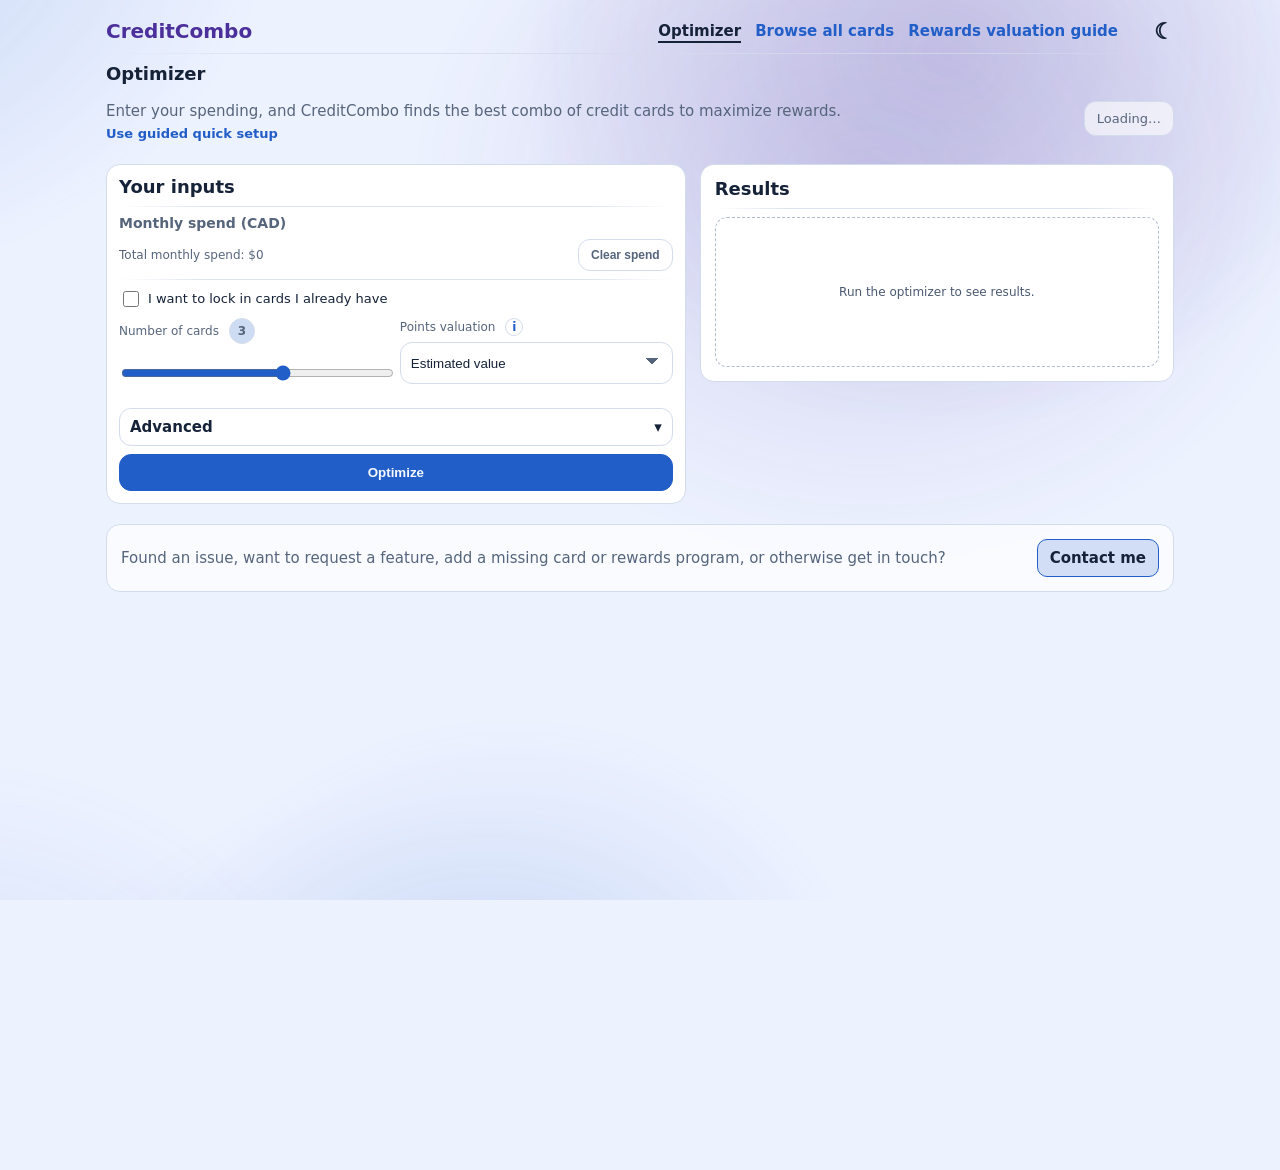
==== commit 8a1652a5: "Add Supabase auth UI and worker entitlements endpoint" ====
--- a/index.html
+++ b/index.html
@@ -39,6 +39,7 @@
                 <a class="textLink" href="./cards.html">Browse all cards</a>
         <a class="textLink" href="./valuations.html">Rewards valuation guide</a>
       </div>
+      <div id="authMount" class="authMount" aria-live="polite"></div>
       <button type="button" class="themeToggle" data-theme-toggle aria-label="Switch theme" title="Switch theme">☀︎</button>
     </nav>
     <div class="divider" aria-hidden="true"></div>
--- a/styles/base.css
+++ b/styles/base.css
@@ -34,15 +34,15 @@
 .topNavLinks{display:flex;flex-wrap:wrap;align-items:center;gap:var(--space-6);margin-left:auto}
 .themeToggle{width:auto;padding:0;border:0;border-radius:0;background:transparent;color:var(--color-text);font-size:22px;font-weight:700;font-family:"Segoe UI Symbol","Noto Sans Symbols 2","Noto Sans Symbols","Apple Symbols",sans-serif;line-height:1;box-shadow:none}.themeToggle:hover,.themeToggle:active{background:transparent;border-color:transparent;box-shadow:none;transform:none}
 .siteBrand{color:var(--color-brand-highlight);font-size:calc(var(--font-size-2xl) + 2px);line-height:var(--line-height-tight);font-weight:700}
+.authMount{display:inline-flex;align-items:center;gap:var(--space-3);margin-left:var(--space-3)}
+.authControl{padding:var(--space-2) var(--space-3);border:1px solid var(--color-border);border-radius:var(--radius-pill);background:transparent;color:var(--color-muted);font-size:var(--font-size-sm);line-height:1.2;cursor:pointer}
+.authControl:hover{border-color:var(--color-accent);color:var(--color-text)}
+.authControl:disabled{cursor:not-allowed;opacity:.55}
+.authUser{display:inline-flex;align-items:center;gap:var(--space-2);max-width:220px;color:var(--color-muted);font-size:var(--font-size-sm)}
+.authAvatar{display:inline-flex;align-items:center;justify-content:center;width:24px;height:24px;border-radius:50%;background:color-mix(in srgb,var(--color-accent) 24%,transparent);color:var(--color-text);font-weight:700;font-size:var(--font-size-xs)}
+.authEmail{max-width:150px;overflow:hidden;text-overflow:ellipsis;white-space:nowrap}
 .header{display:flex;justify-content:space-between;align-items:flex-start;gap:var(--space-5)}
 .headerActions{display:flex;align-items:center;gap:var(--space-5)}
-.authControls{display:inline-flex;align-items:center;justify-content:flex-end;min-height:var(--space-10)}
-.authBtn,.authLink{border:1px solid var(--color-border);background:transparent;color:var(--color-muted);font:inherit;font-size:var(--font-size-sm);line-height:1.2;padding:var(--space-2) var(--space-3);border-radius:var(--radius-md);cursor:pointer}
-.authBtn:hover,.authLink:hover{color:var(--color-text);border-color:var(--color-accent)}
-.authBtn:disabled,.authLink:disabled{opacity:.6;cursor:not-allowed}
-.authSignedIn{display:inline-flex;align-items:center;gap:var(--space-2);max-width:240px}
-.authAvatar{display:inline-flex;align-items:center;justify-content:center;width:24px;height:24px;border:1px solid var(--color-border);border-radius:999px;font-size:10px;color:var(--color-muted)}
-.authIdentity{font-size:var(--font-size-sm);color:var(--color-muted);max-width:140px;overflow:hidden;text-overflow:ellipsis;white-space:nowrap}
 
 @keyframes panelEnter{from{opacity:0;transform:translateY(6px)}to{opacity:1;transform:translateY(0)}}
 .panel{border:1px solid var(--color-border);border-radius:var(--radius-xl);padding:var(--space-6);background:var(--color-panel);animation:panelEnter .22s ease-out both;-webkit-text-size-adjust:100%;text-size-adjust:100%}
@@ -135,4 +135,4 @@
 @media (prefers-reduced-motion:reduce){body::before,body::after{animation:none}.panel{animation:none;transform:none}.contactBtn{transition:none}.contactBtn:hover,.contactBtn:focus-visible{animation:none}}
 @media (min-width:901px){.status .muted{white-space:nowrap}}
 @media (max-width:900px){.topNav{justify-content:flex-start}.header{flex-direction:column;align-items:flex-start}.headerActions{width:100%;justify-content:space-between}.footerContent{align-items:flex-start}.splitBody{grid-template-columns:1fr}}
-@media (max-width:700px){.topNav{display:grid;grid-template-columns:minmax(0,1fr) auto;grid-template-areas:"brand toggle" "links links";align-items:center;column-gap:var(--space-3);row-gap:var(--space-2);width:100%}.siteBrand{grid-area:brand}.themeToggle{grid-area:toggle;justify-self:end}.topNavLinks{grid-area:links;display:flex;flex-wrap:wrap;gap:var(--space-3);margin-left:0}}
+@media (max-width:700px){.topNav{display:grid;grid-template-columns:minmax(0,1fr) auto;grid-template-areas:"brand toggle" "links links" "auth auth";align-items:center;column-gap:var(--space-3);row-gap:var(--space-2);width:100%}.siteBrand{grid-area:brand}.themeToggle{grid-area:toggle;justify-self:end}.topNavLinks{grid-area:links;display:flex;flex-wrap:wrap;gap:var(--space-3);margin-left:0}.authMount{grid-area:auth;margin-left:0}}
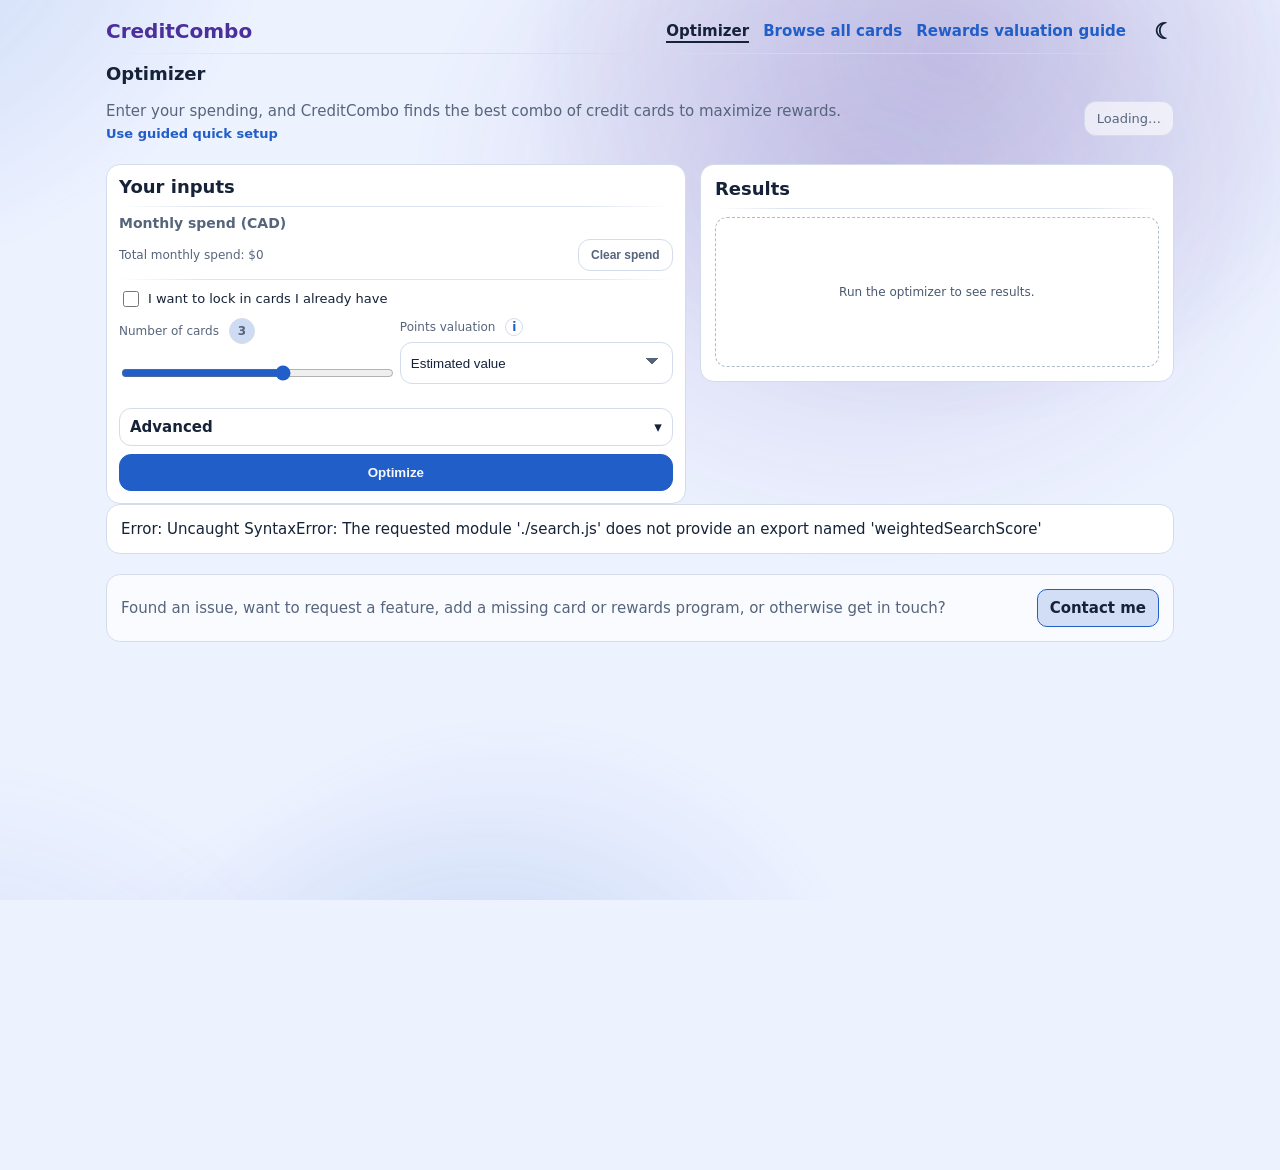
==== commit 2d064214: "Add Supabase auth UI and entitlements worker endpoint" ====
--- a/index.html
+++ b/index.html
@@ -20,6 +20,7 @@
   <link rel="stylesheet" href="./styles/base.css" />
   <link rel="stylesheet" href="./styles/optimizer.css" />
   <script type="module" src="./src/theme.js"></script>
+  <script src="./src/vendor/supabase.min.js"></script>
   <!-- Google tag (gtag.js) -->
   <script async src="https://www.googletagmanager.com/gtag/js?id=G-F85DCJP3CW"></script>
   <script>
@@ -39,7 +40,7 @@
                 <a class="textLink" href="./cards.html">Browse all cards</a>
         <a class="textLink" href="./valuations.html">Rewards valuation guide</a>
       </div>
-      <div id="authMount" class="authMount" aria-live="polite"></div>
+      <div id="authMount" class="authMount"></div>
       <button type="button" class="themeToggle" data-theme-toggle aria-label="Switch theme" title="Switch theme">☀︎</button>
     </nav>
     <div class="divider" aria-hidden="true"></div>
--- a/styles/base.css
+++ b/styles/base.css
@@ -32,15 +32,17 @@
 .topNav{display:flex;justify-content:flex-end;flex-wrap:wrap;align-items:center;gap:var(--space-6)}
 .siteHeader > .divider{--divider-margin-block:0}
 .topNavLinks{display:flex;flex-wrap:wrap;align-items:center;gap:var(--space-6);margin-left:auto}
+
+.authMount{display:flex;align-items:center}
+.authControl{display:flex;align-items:center}
+.authSignedIn{display:flex;align-items:center;gap:var(--space-3)}
+.authAvatar{width:24px;height:24px;border-radius:50%;object-fit:cover;border:1px solid var(--color-border)}
+.authEmail{max-width:180px;font-size:var(--font-size-sm);color:var(--color-muted);white-space:nowrap;overflow:hidden;text-overflow:ellipsis}
+.authButton{width:auto;min-height:auto;padding:0;border:none;background:transparent;color:var(--color-muted);font-size:var(--font-size-sm);font-weight:600;box-shadow:none}
+.authButton:hover,.authButton:focus-visible{color:var(--color-text);background:transparent;transform:none}
+.authButton:disabled{opacity:.55;cursor:not-allowed}
 .themeToggle{width:auto;padding:0;border:0;border-radius:0;background:transparent;color:var(--color-text);font-size:22px;font-weight:700;font-family:"Segoe UI Symbol","Noto Sans Symbols 2","Noto Sans Symbols","Apple Symbols",sans-serif;line-height:1;box-shadow:none}.themeToggle:hover,.themeToggle:active{background:transparent;border-color:transparent;box-shadow:none;transform:none}
 .siteBrand{color:var(--color-brand-highlight);font-size:calc(var(--font-size-2xl) + 2px);line-height:var(--line-height-tight);font-weight:700}
-.authMount{display:inline-flex;align-items:center;gap:var(--space-3);margin-left:var(--space-3)}
-.authControl{padding:var(--space-2) var(--space-3);border:1px solid var(--color-border);border-radius:var(--radius-pill);background:transparent;color:var(--color-muted);font-size:var(--font-size-sm);line-height:1.2;cursor:pointer}
-.authControl:hover{border-color:var(--color-accent);color:var(--color-text)}
-.authControl:disabled{cursor:not-allowed;opacity:.55}
-.authUser{display:inline-flex;align-items:center;gap:var(--space-2);max-width:220px;color:var(--color-muted);font-size:var(--font-size-sm)}
-.authAvatar{display:inline-flex;align-items:center;justify-content:center;width:24px;height:24px;border-radius:50%;background:color-mix(in srgb,var(--color-accent) 24%,transparent);color:var(--color-text);font-weight:700;font-size:var(--font-size-xs)}
-.authEmail{max-width:150px;overflow:hidden;text-overflow:ellipsis;white-space:nowrap}
 .header{display:flex;justify-content:space-between;align-items:flex-start;gap:var(--space-5)}
 .headerActions{display:flex;align-items:center;gap:var(--space-5)}
 
@@ -135,4 +137,4 @@
 @media (prefers-reduced-motion:reduce){body::before,body::after{animation:none}.panel{animation:none;transform:none}.contactBtn{transition:none}.contactBtn:hover,.contactBtn:focus-visible{animation:none}}
 @media (min-width:901px){.status .muted{white-space:nowrap}}
 @media (max-width:900px){.topNav{justify-content:flex-start}.header{flex-direction:column;align-items:flex-start}.headerActions{width:100%;justify-content:space-between}.footerContent{align-items:flex-start}.splitBody{grid-template-columns:1fr}}
-@media (max-width:700px){.topNav{display:grid;grid-template-columns:minmax(0,1fr) auto;grid-template-areas:"brand toggle" "links links" "auth auth";align-items:center;column-gap:var(--space-3);row-gap:var(--space-2);width:100%}.siteBrand{grid-area:brand}.themeToggle{grid-area:toggle;justify-self:end}.topNavLinks{grid-area:links;display:flex;flex-wrap:wrap;gap:var(--space-3);margin-left:0}.authMount{grid-area:auth;margin-left:0}}
+@media (max-width:700px){.topNav{display:grid;grid-template-columns:minmax(0,1fr) auto;grid-template-areas:"brand toggle" "links links" "auth auth";align-items:center;column-gap:var(--space-3);row-gap:var(--space-2);width:100%}.siteBrand{grid-area:brand}.themeToggle{grid-area:toggle;justify-self:end}.topNavLinks{grid-area:links;display:flex;flex-wrap:wrap;gap:var(--space-3);margin-left:0}.authMount{grid-area:auth}}
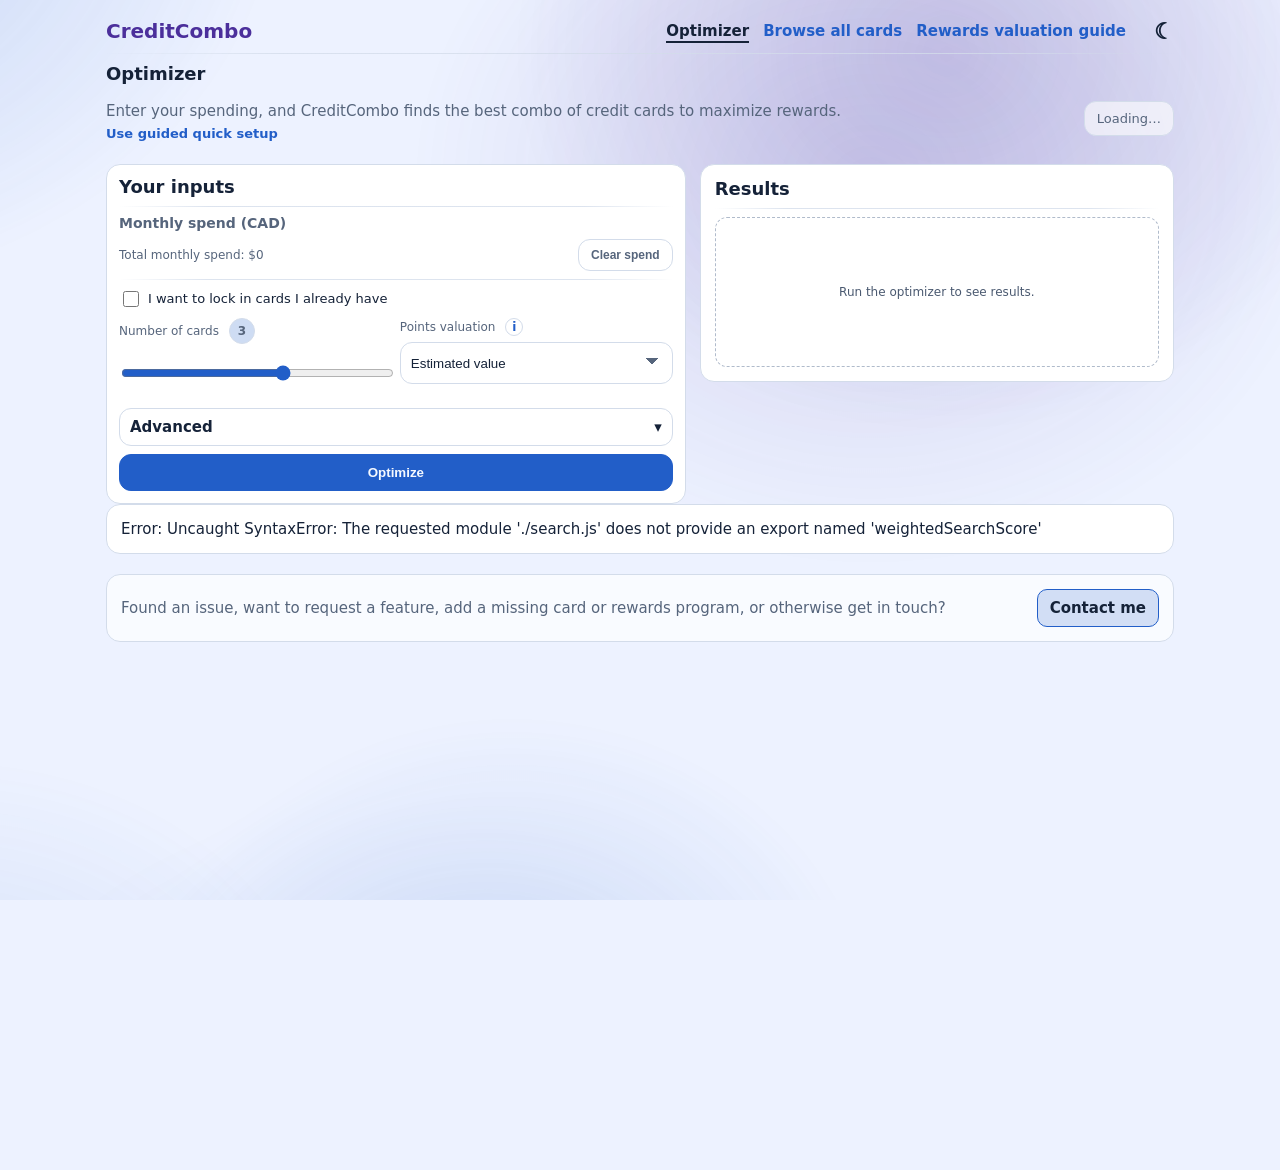
==== commit 68e3638a: "Add Supabase auth UI and entitlements worker endpoint" ====
--- a/index.html
+++ b/index.html
@@ -20,7 +20,6 @@
   <link rel="stylesheet" href="./styles/base.css" />
   <link rel="stylesheet" href="./styles/optimizer.css" />
   <script type="module" src="./src/theme.js"></script>
-  <script src="./src/vendor/supabase.min.js"></script>
   <!-- Google tag (gtag.js) -->
   <script async src="https://www.googletagmanager.com/gtag/js?id=G-F85DCJP3CW"></script>
   <script>
@@ -40,7 +39,7 @@
                 <a class="textLink" href="./cards.html">Browse all cards</a>
         <a class="textLink" href="./valuations.html">Rewards valuation guide</a>
       </div>
-      <div id="authMount" class="authMount"></div>
+      <div id="authMount" class="authMount" aria-live="polite"></div>
       <button type="button" class="themeToggle" data-theme-toggle aria-label="Switch theme" title="Switch theme">☀︎</button>
     </nav>
     <div class="divider" aria-hidden="true"></div>
--- a/styles/base.css
+++ b/styles/base.css
@@ -32,15 +32,14 @@
 .topNav{display:flex;justify-content:flex-end;flex-wrap:wrap;align-items:center;gap:var(--space-6)}
 .siteHeader > .divider{--divider-margin-block:0}
 .topNavLinks{display:flex;flex-wrap:wrap;align-items:center;gap:var(--space-6);margin-left:auto}
-
-.authMount{display:flex;align-items:center}
-.authControl{display:flex;align-items:center}
-.authSignedIn{display:flex;align-items:center;gap:var(--space-3)}
-.authAvatar{width:24px;height:24px;border-radius:50%;object-fit:cover;border:1px solid var(--color-border)}
-.authEmail{max-width:180px;font-size:var(--font-size-sm);color:var(--color-muted);white-space:nowrap;overflow:hidden;text-overflow:ellipsis}
-.authButton{width:auto;min-height:auto;padding:0;border:none;background:transparent;color:var(--color-muted);font-size:var(--font-size-sm);font-weight:600;box-shadow:none}
-.authButton:hover,.authButton:focus-visible{color:var(--color-text);background:transparent;transform:none}
-.authButton:disabled{opacity:.55;cursor:not-allowed}
+.authMount{display:flex;align-items:center;min-width:0}
+.authControl{width:auto;padding:var(--space-2) var(--space-4);border:1px solid var(--color-border);border-radius:var(--radius-pill);background:transparent;color:var(--color-muted);font-size:var(--font-size-sm);font-weight:600;line-height:1.2}
+.authControl:hover:not(:disabled){border-color:var(--color-accent);color:var(--color-text);background:color-mix(in srgb,var(--color-accent) 12%,transparent)}
+.authControl:disabled{opacity:.65;cursor:not-allowed}
+.authSignedIn{display:flex;align-items:center;gap:var(--space-2);min-width:0}
+.authAvatar{display:inline-flex;align-items:center;justify-content:center;width:var(--space-7);height:var(--space-7);border-radius:50%;background:color-mix(in srgb,var(--color-accent) 16%,transparent);font-size:var(--font-size-xs);font-weight:700;color:var(--color-text)}
+.authLabel{max-width:180px;overflow:hidden;text-overflow:ellipsis;white-space:nowrap;font-size:var(--font-size-sm);color:var(--color-muted)}
+.authControlSmall{padding:var(--space-1) var(--space-3);font-size:var(--font-size-xs)}
 .themeToggle{width:auto;padding:0;border:0;border-radius:0;background:transparent;color:var(--color-text);font-size:22px;font-weight:700;font-family:"Segoe UI Symbol","Noto Sans Symbols 2","Noto Sans Symbols","Apple Symbols",sans-serif;line-height:1;box-shadow:none}.themeToggle:hover,.themeToggle:active{background:transparent;border-color:transparent;box-shadow:none;transform:none}
 .siteBrand{color:var(--color-brand-highlight);font-size:calc(var(--font-size-2xl) + 2px);line-height:var(--line-height-tight);font-weight:700}
 .header{display:flex;justify-content:space-between;align-items:flex-start;gap:var(--space-5)}
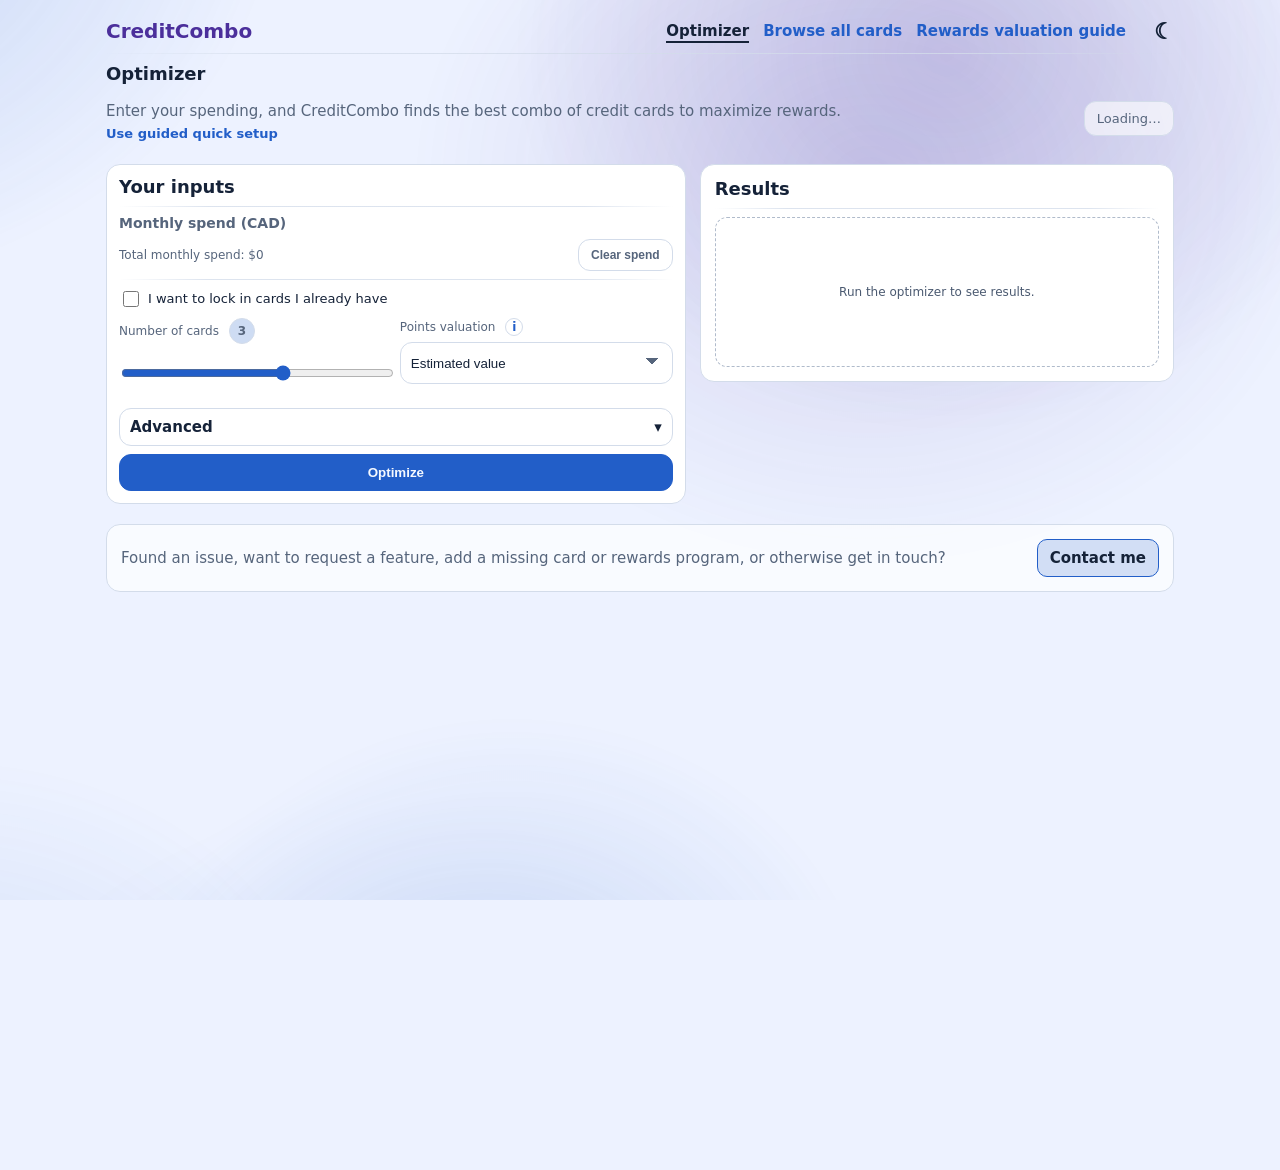
==== commit d7be1db8: "Add Supabase auth wiring and entitlements API route" ====
--- a/index.html
+++ b/index.html
@@ -39,7 +39,7 @@
                 <a class="textLink" href="./cards.html">Browse all cards</a>
         <a class="textLink" href="./valuations.html">Rewards valuation guide</a>
       </div>
-      <div id="authMount" class="authMount" aria-live="polite"></div>
+      <div class="authNav" data-auth-ui></div>
       <button type="button" class="themeToggle" data-theme-toggle aria-label="Switch theme" title="Switch theme">☀︎</button>
     </nav>
     <div class="divider" aria-hidden="true"></div>
--- a/styles/base.css
+++ b/styles/base.css
@@ -32,14 +32,6 @@
 .topNav{display:flex;justify-content:flex-end;flex-wrap:wrap;align-items:center;gap:var(--space-6)}
 .siteHeader > .divider{--divider-margin-block:0}
 .topNavLinks{display:flex;flex-wrap:wrap;align-items:center;gap:var(--space-6);margin-left:auto}
-.authMount{display:flex;align-items:center;min-width:0}
-.authControl{width:auto;padding:var(--space-2) var(--space-4);border:1px solid var(--color-border);border-radius:var(--radius-pill);background:transparent;color:var(--color-muted);font-size:var(--font-size-sm);font-weight:600;line-height:1.2}
-.authControl:hover:not(:disabled){border-color:var(--color-accent);color:var(--color-text);background:color-mix(in srgb,var(--color-accent) 12%,transparent)}
-.authControl:disabled{opacity:.65;cursor:not-allowed}
-.authSignedIn{display:flex;align-items:center;gap:var(--space-2);min-width:0}
-.authAvatar{display:inline-flex;align-items:center;justify-content:center;width:var(--space-7);height:var(--space-7);border-radius:50%;background:color-mix(in srgb,var(--color-accent) 16%,transparent);font-size:var(--font-size-xs);font-weight:700;color:var(--color-text)}
-.authLabel{max-width:180px;overflow:hidden;text-overflow:ellipsis;white-space:nowrap;font-size:var(--font-size-sm);color:var(--color-muted)}
-.authControlSmall{padding:var(--space-1) var(--space-3);font-size:var(--font-size-xs)}
 .themeToggle{width:auto;padding:0;border:0;border-radius:0;background:transparent;color:var(--color-text);font-size:22px;font-weight:700;font-family:"Segoe UI Symbol","Noto Sans Symbols 2","Noto Sans Symbols","Apple Symbols",sans-serif;line-height:1;box-shadow:none}.themeToggle:hover,.themeToggle:active{background:transparent;border-color:transparent;box-shadow:none;transform:none}
 .siteBrand{color:var(--color-brand-highlight);font-size:calc(var(--font-size-2xl) + 2px);line-height:var(--line-height-tight);font-weight:700}
 .header{display:flex;justify-content:space-between;align-items:flex-start;gap:var(--space-5)}
@@ -136,4 +128,10 @@
 @media (prefers-reduced-motion:reduce){body::before,body::after{animation:none}.panel{animation:none;transform:none}.contactBtn{transition:none}.contactBtn:hover,.contactBtn:focus-visible{animation:none}}
 @media (min-width:901px){.status .muted{white-space:nowrap}}
 @media (max-width:900px){.topNav{justify-content:flex-start}.header{flex-direction:column;align-items:flex-start}.headerActions{width:100%;justify-content:space-between}.footerContent{align-items:flex-start}.splitBody{grid-template-columns:1fr}}
-@media (max-width:700px){.topNav{display:grid;grid-template-columns:minmax(0,1fr) auto;grid-template-areas:"brand toggle" "links links" "auth auth";align-items:center;column-gap:var(--space-3);row-gap:var(--space-2);width:100%}.siteBrand{grid-area:brand}.themeToggle{grid-area:toggle;justify-self:end}.topNavLinks{grid-area:links;display:flex;flex-wrap:wrap;gap:var(--space-3);margin-left:0}.authMount{grid-area:auth}}
+@media (max-width:700px){.topNav{display:grid;grid-template-columns:minmax(0,1fr) auto;grid-template-areas:"brand toggle" "links links";align-items:center;column-gap:var(--space-3);row-gap:var(--space-2);width:100%}.siteBrand{grid-area:brand}.themeToggle{grid-area:toggle;justify-self:end}.topNavLinks{grid-area:links;display:flex;flex-wrap:wrap;gap:var(--space-3);margin-left:0}}
+
+.authNav{display:flex;align-items:center;gap:var(--space-3)}
+.authStatus{font-size:var(--font-size-sm);color:var(--color-muted);max-width:220px;overflow:hidden;text-overflow:ellipsis;white-space:nowrap}
+.authStatus-muted{opacity:.9}
+.authButton{width:auto;min-height:var(--space-9);padding:var(--space-2) var(--space-4);font-size:var(--font-size-sm)}
+
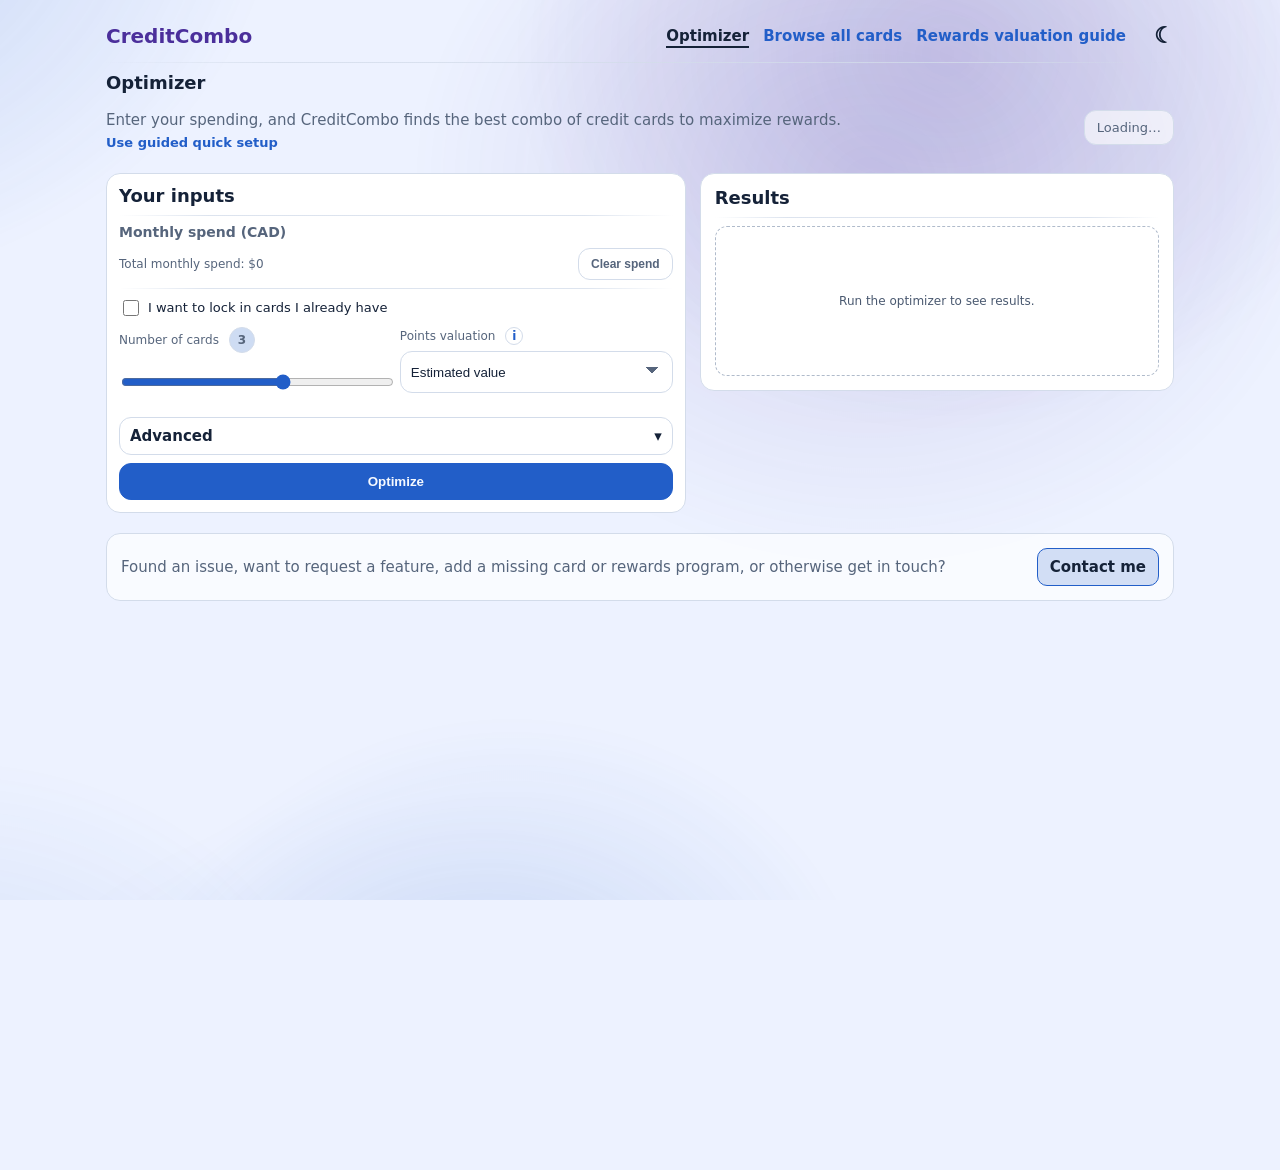
==== commit 9e5c5fa2: "Add auth runtime injection and entitlements API routing" ====
--- a/index.html
+++ b/index.html
@@ -39,7 +39,7 @@
                 <a class="textLink" href="./cards.html">Browse all cards</a>
         <a class="textLink" href="./valuations.html">Rewards valuation guide</a>
       </div>
-      <div class="authNav" data-auth-ui></div>
+      <div data-auth-mount class="authMount"></div>
       <button type="button" class="themeToggle" data-theme-toggle aria-label="Switch theme" title="Switch theme">☀︎</button>
     </nav>
     <div class="divider" aria-hidden="true"></div>
--- a/styles/base.css
+++ b/styles/base.css
@@ -130,8 +130,8 @@
 @media (max-width:900px){.topNav{justify-content:flex-start}.header{flex-direction:column;align-items:flex-start}.headerActions{width:100%;justify-content:space-between}.footerContent{align-items:flex-start}.splitBody{grid-template-columns:1fr}}
 @media (max-width:700px){.topNav{display:grid;grid-template-columns:minmax(0,1fr) auto;grid-template-areas:"brand toggle" "links links";align-items:center;column-gap:var(--space-3);row-gap:var(--space-2);width:100%}.siteBrand{grid-area:brand}.themeToggle{grid-area:toggle;justify-self:end}.topNavLinks{grid-area:links;display:flex;flex-wrap:wrap;gap:var(--space-3);margin-left:0}}
 
-.authNav{display:flex;align-items:center;gap:var(--space-3)}
-.authStatus{font-size:var(--font-size-sm);color:var(--color-muted);max-width:220px;overflow:hidden;text-overflow:ellipsis;white-space:nowrap}
-.authStatus-muted{opacity:.9}
-.authButton{width:auto;min-height:var(--space-9);padding:var(--space-2) var(--space-4);font-size:var(--font-size-sm)}
-
+.authMount{display:flex;align-items:center;gap:var(--space-3);min-height:32px}
+.authActionBtn{padding:var(--space-2) var(--space-4);border:1px solid var(--color-border);border-radius:var(--radius-md);background:color-mix(in srgb,var(--color-panel) 78%,transparent);color:var(--color-text);font-size:var(--font-size-sm);line-height:1.2}
+.authActionBtn:hover{border-color:var(--color-accent)}
+.authUserLabel{max-width:240px;overflow:hidden;text-overflow:ellipsis;white-space:nowrap}
+.authUnavailable{opacity:.9}
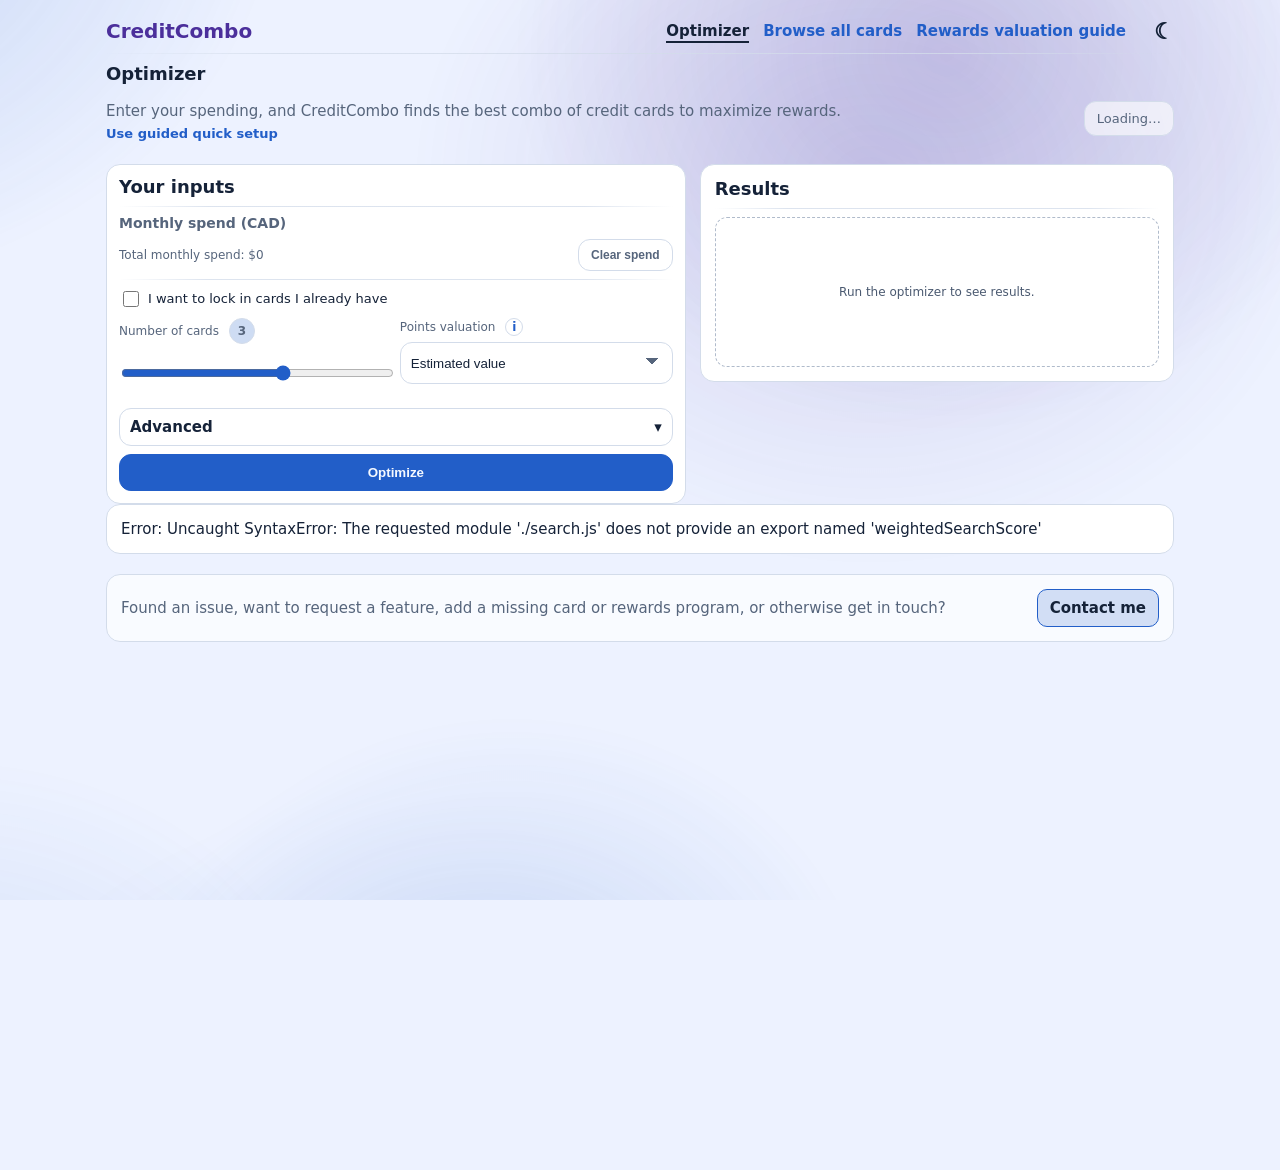
==== commit e537a43f: "Add Supabase auth bootstrap and entitlements API pipeline" ====
--- a/index.html
+++ b/index.html
@@ -39,7 +39,7 @@
                 <a class="textLink" href="./cards.html">Browse all cards</a>
         <a class="textLink" href="./valuations.html">Rewards valuation guide</a>
       </div>
-      <div data-auth-mount class="authMount"></div>
+      <div class="topNavAuth" data-auth-mount></div>
       <button type="button" class="themeToggle" data-theme-toggle aria-label="Switch theme" title="Switch theme">☀︎</button>
     </nav>
     <div class="divider" aria-hidden="true"></div>
--- a/styles/base.css
+++ b/styles/base.css
@@ -130,8 +130,5 @@
 @media (max-width:900px){.topNav{justify-content:flex-start}.header{flex-direction:column;align-items:flex-start}.headerActions{width:100%;justify-content:space-between}.footerContent{align-items:flex-start}.splitBody{grid-template-columns:1fr}}
 @media (max-width:700px){.topNav{display:grid;grid-template-columns:minmax(0,1fr) auto;grid-template-areas:"brand toggle" "links links";align-items:center;column-gap:var(--space-3);row-gap:var(--space-2);width:100%}.siteBrand{grid-area:brand}.themeToggle{grid-area:toggle;justify-self:end}.topNavLinks{grid-area:links;display:flex;flex-wrap:wrap;gap:var(--space-3);margin-left:0}}
 
-.authMount{display:flex;align-items:center;gap:var(--space-3);min-height:32px}
-.authActionBtn{padding:var(--space-2) var(--space-4);border:1px solid var(--color-border);border-radius:var(--radius-md);background:color-mix(in srgb,var(--color-panel) 78%,transparent);color:var(--color-text);font-size:var(--font-size-sm);line-height:1.2}
-.authActionBtn:hover{border-color:var(--color-accent)}
-.authUserLabel{max-width:240px;overflow:hidden;text-overflow:ellipsis;white-space:nowrap}
-.authUnavailable{opacity:.9}
+.topNavAuth{display:flex;align-items:center;gap:var(--space-2);font-size:14px}
+.authAction{border:0;background:transparent;cursor:pointer;padding:0}
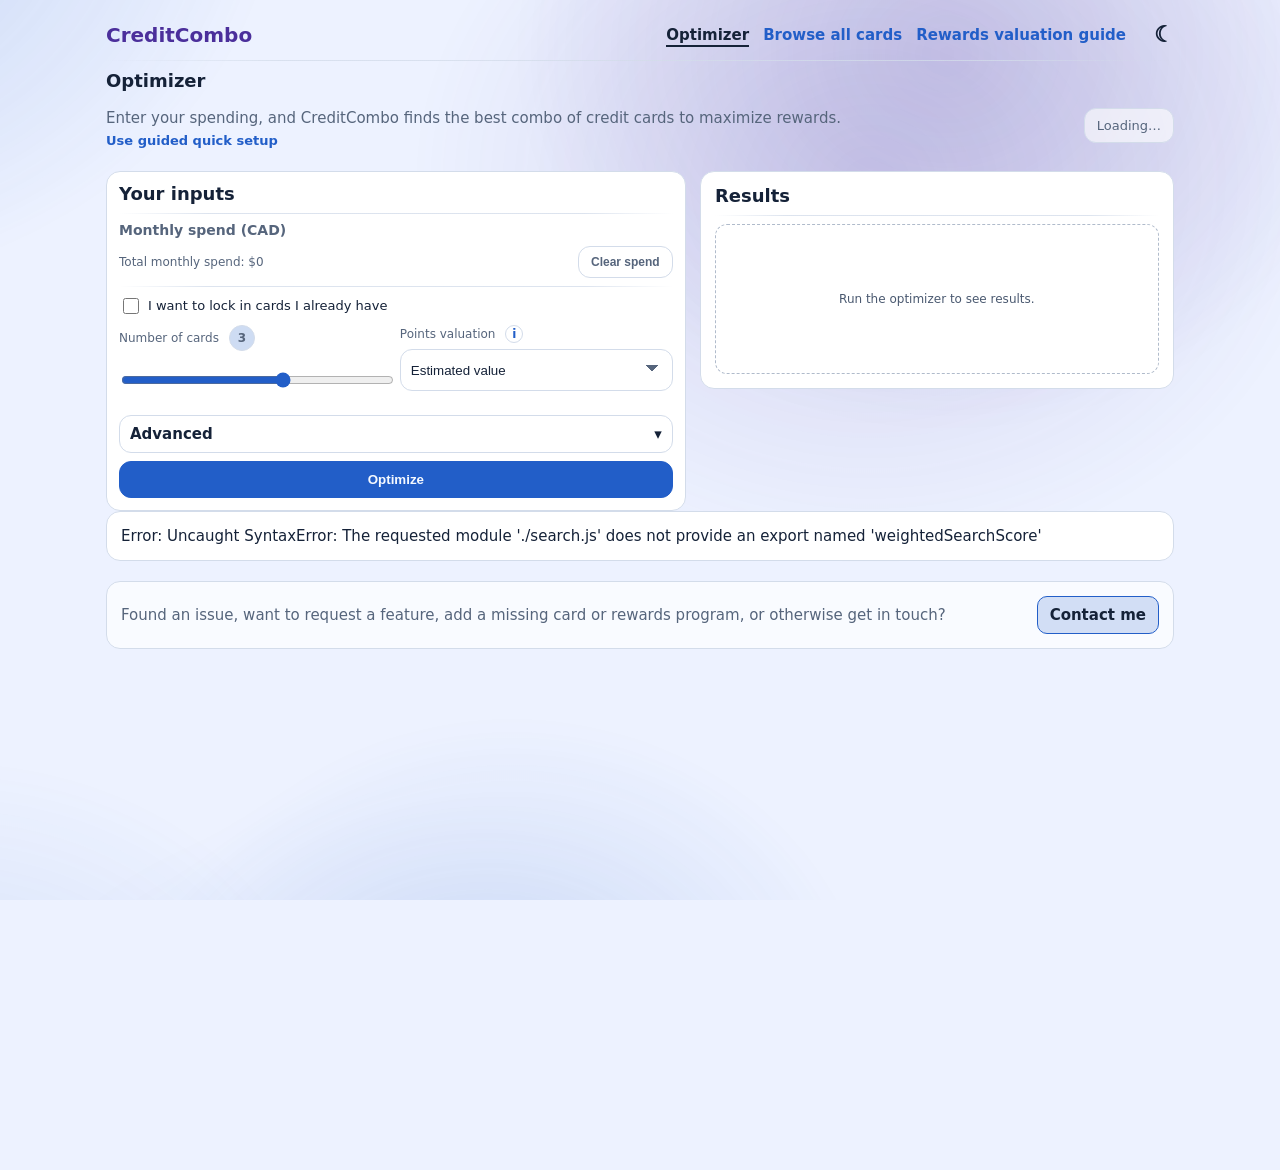
==== commit 2f5eac56: "Add auth runtime injection and entitlements API" ====
--- a/index.html
+++ b/index.html
@@ -39,7 +39,7 @@
                 <a class="textLink" href="./cards.html">Browse all cards</a>
         <a class="textLink" href="./valuations.html">Rewards valuation guide</a>
       </div>
-      <div class="topNavAuth" data-auth-mount></div>
+      <div class="authMount" data-auth-mount aria-live="polite"></div>
       <button type="button" class="themeToggle" data-theme-toggle aria-label="Switch theme" title="Switch theme">☀︎</button>
     </nav>
     <div class="divider" aria-hidden="true"></div>
--- a/styles/base.css
+++ b/styles/base.css
@@ -32,6 +32,11 @@
 .topNav{display:flex;justify-content:flex-end;flex-wrap:wrap;align-items:center;gap:var(--space-6)}
 .siteHeader > .divider{--divider-margin-block:0}
 .topNavLinks{display:flex;flex-wrap:wrap;align-items:center;gap:var(--space-6);margin-left:auto}
+.authMount{display:flex;align-items:center;gap:var(--space-2);min-height:30px}
+.authStatus{font-size:12px;color:var(--color-text-muted);white-space:nowrap}
+.authStatusMuted{opacity:.8}
+.authButton{padding:6px 10px;border:1px solid var(--color-border);background:transparent;color:var(--color-text);border-radius:999px;font-size:12px;line-height:1.2}
+.authButton:disabled{opacity:.6;cursor:not-allowed}
 .themeToggle{width:auto;padding:0;border:0;border-radius:0;background:transparent;color:var(--color-text);font-size:22px;font-weight:700;font-family:"Segoe UI Symbol","Noto Sans Symbols 2","Noto Sans Symbols","Apple Symbols",sans-serif;line-height:1;box-shadow:none}.themeToggle:hover,.themeToggle:active{background:transparent;border-color:transparent;box-shadow:none;transform:none}
 .siteBrand{color:var(--color-brand-highlight);font-size:calc(var(--font-size-2xl) + 2px);line-height:var(--line-height-tight);font-weight:700}
 .header{display:flex;justify-content:space-between;align-items:flex-start;gap:var(--space-5)}
@@ -129,6 +134,3 @@
 @media (min-width:901px){.status .muted{white-space:nowrap}}
 @media (max-width:900px){.topNav{justify-content:flex-start}.header{flex-direction:column;align-items:flex-start}.headerActions{width:100%;justify-content:space-between}.footerContent{align-items:flex-start}.splitBody{grid-template-columns:1fr}}
 @media (max-width:700px){.topNav{display:grid;grid-template-columns:minmax(0,1fr) auto;grid-template-areas:"brand toggle" "links links";align-items:center;column-gap:var(--space-3);row-gap:var(--space-2);width:100%}.siteBrand{grid-area:brand}.themeToggle{grid-area:toggle;justify-self:end}.topNavLinks{grid-area:links;display:flex;flex-wrap:wrap;gap:var(--space-3);margin-left:0}}
-
-.topNavAuth{display:flex;align-items:center;gap:var(--space-2);font-size:14px}
-.authAction{border:0;background:transparent;cursor:pointer;padding:0}
